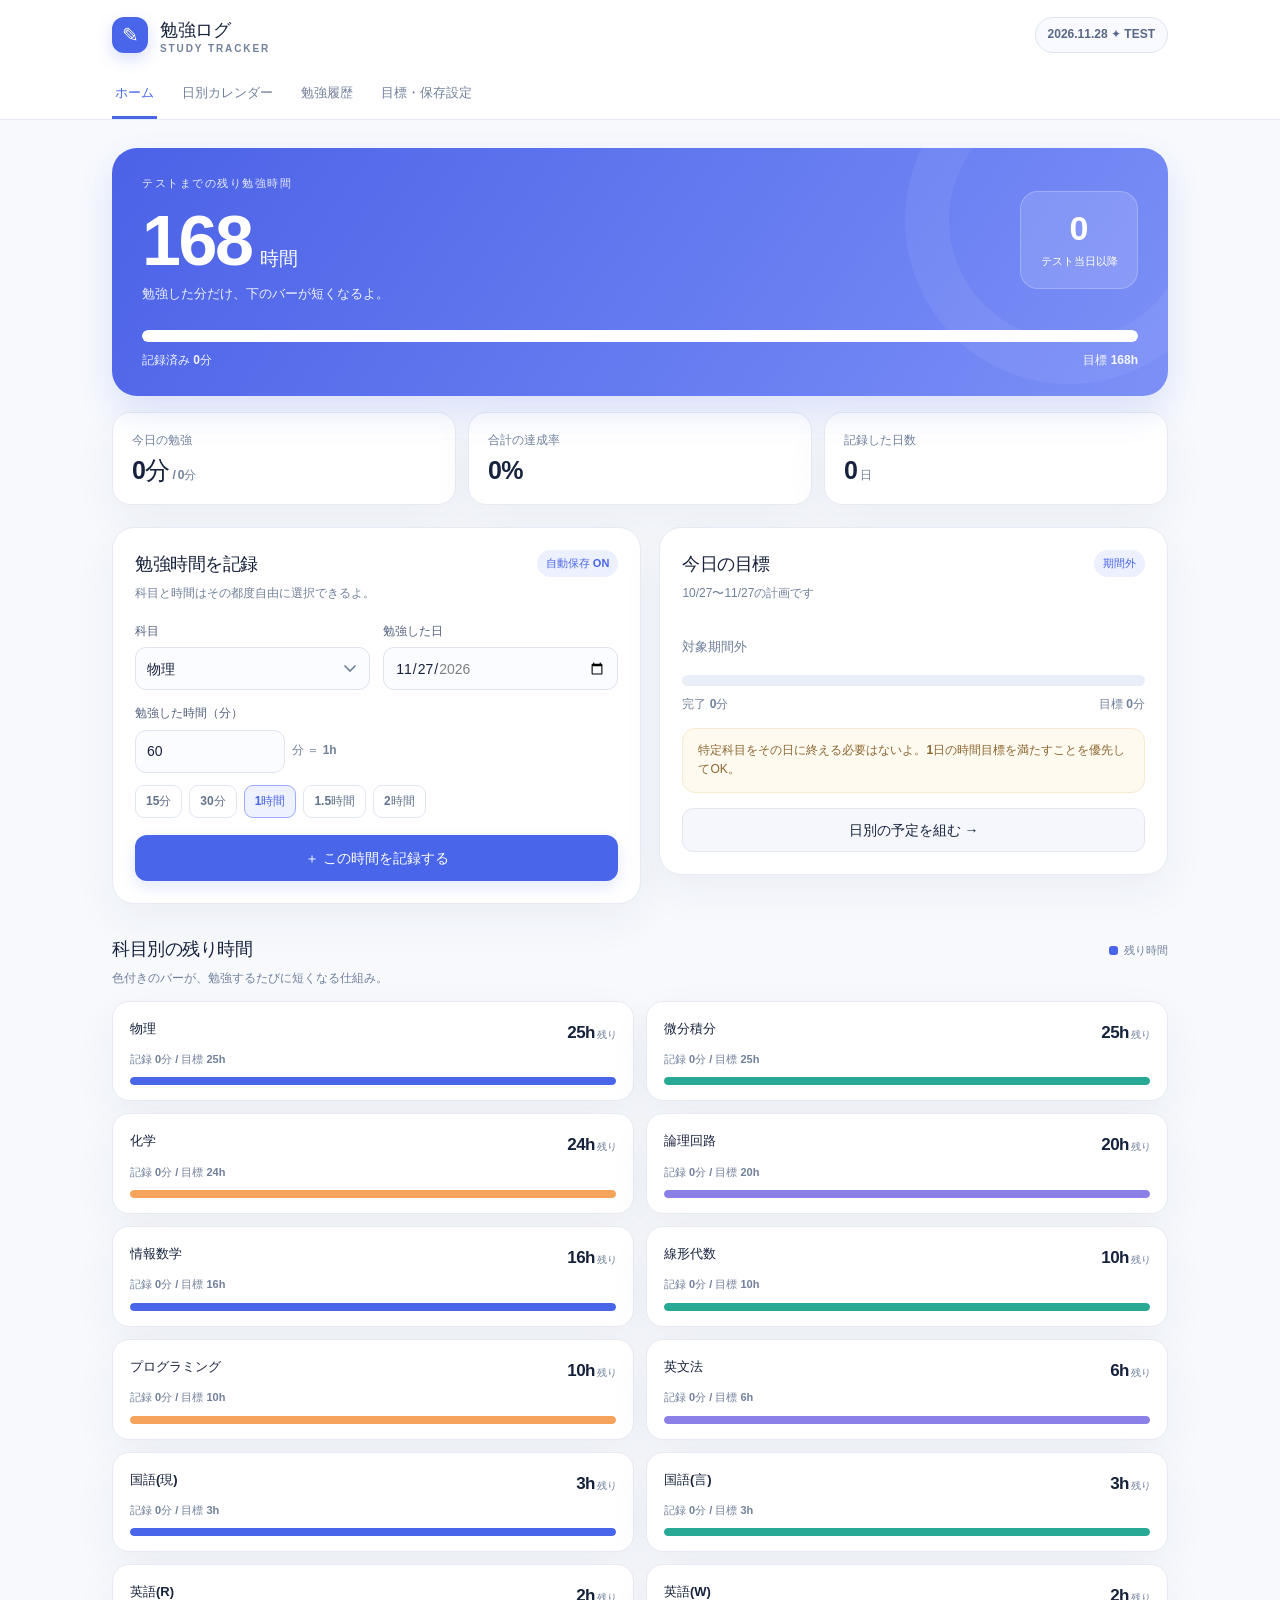
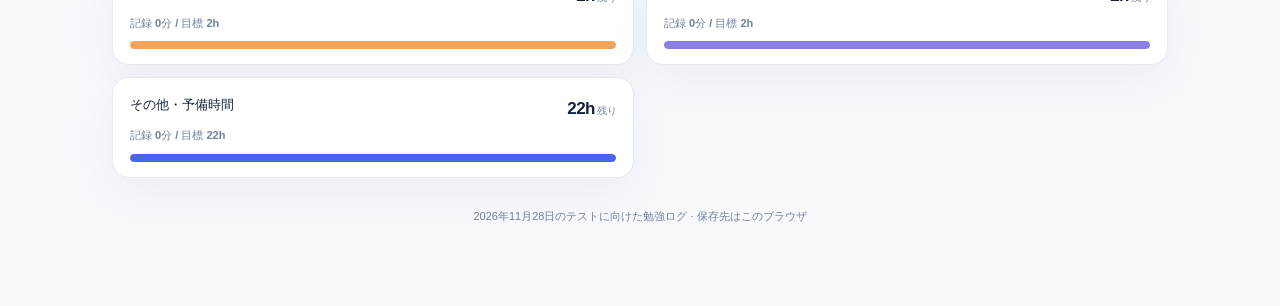
==== study-planner/index.html @ 434062d9 "Add standalone exam study planner web app" ====
<!doctype html>
<html lang="ja">
<head>
  <meta charset="UTF-8" />
  <meta name="viewport" content="width=device-width, initial-scale=1, viewport-fit=cover" />
  <meta name="theme-color" content="#f7f9ff" />
  <meta name="description" content="11月28日のテストまで。毎日の科目を自由に選び、勉強した時間だけ残り時間が減る学習記録アプリ。" />
  <meta name="apple-mobile-web-app-capable" content="yes" />
  <meta name="apple-mobile-web-app-status-bar-style" content="default" />
  <meta name="apple-mobile-web-app-title" content="勉強ログ" />
  <link rel="manifest" href="./manifest.webmanifest" />
  <link rel="apple-touch-icon" href="./icon.svg" />
  <title>勉強ログ | 11/28 テストまで</title>
<style>
  :root {color-scheme:light;--ink:#17223d;--muted:#71809b;--blue:#4965ea;--blue-lite:#ecf0ff;--mint:#21a894;--mint-lite:#e6f7f2;--orange:#fa9b56;--line:#e7eaf2;--surface:#ffffff;--bg:#f7f9fd;--shadow:0 16px 44px rgba(36,50,92,.055);font-family:-apple-system,BlinkMacSystemFont,"Hiragino Kaku Gothic ProN","Hiragino Sans","Yu Gothic",Meiryo,sans-serif;font-synthesis:none}
  * {box-sizing:border-box}
  html {scroll-behavior:smooth}
  body {margin:0;background:var(--bg);color:var(--ink);font-size:14px;line-height:1.6}
  button,input,select{font:inherit}
  button{cursor:pointer;-webkit-tap-highlight-color:transparent}
  button:focus-visible,input:focus-visible,select:focus-visible{outline:3px solid #9bafff;outline-offset:2px}
  button:disabled{cursor:not-allowed;opacity:.45}
  .wrap{max-width:1100px;margin:0 auto;padding:0 22px}
  header{background:rgba(255,255,255,.91);backdrop-filter:blur(18px);-webkit-backdrop-filter:blur(18px);border-bottom:1px solid var(--line);position:sticky;top:0;z-index:20}
  .topbar{height:70px;display:flex;align-items:center;justify-content:space-between;gap:10px}
  .brand{display:flex;align-items:center;gap:12px;font-weight:900;font-size:18px;letter-spacing:-.5px}
  .brand-mark{display:grid;place-items:center;width:36px;height:36px;border-radius:12px;background:var(--blue);color:white;font-size:20px;box-shadow:0 6px 16px #4965ea35}
  .brand small{display:block;color:var(--muted);font-size:10px;line-height:1;font-weight:700;letter-spacing:1.9px}
  .header-date{border:1px solid #dde3f1;border-radius:999px;padding:7px 12px;font-size:12px;font-weight:800;color:#596788;background:#f9faff;white-space:nowrap}
  .tabs{display:flex;gap:22px;overflow-x:auto;scrollbar-width:none;margin-top:-1px}
  .tabs::-webkit-scrollbar{display:none}
  .tab{border:0;background:none;color:var(--muted);padding:14px 3px 12px;border-bottom:3px solid transparent;font-weight:800;white-space:nowrap;font-size:13px}
  .tab.active{color:var(--blue);border-bottom-color:var(--blue)}
  main{padding-top:28px!important;padding-bottom:80px!important}
  .hidden{display:none!important}
  .hero{background:linear-gradient(125deg,#4c62e7 0%,#647bf0 55%,#7d90f7 100%);color:white;border-radius:25px;padding:27px 30px 26px;position:relative;overflow:hidden;box-shadow:0 16px 35px #4965ea28}
  .hero:after{content:"";position:absolute;width:240px;height:240px;right:-65px;top:-92px;border-radius:50%;border:44px solid #ffffff0e;pointer-events:none}
  .hero-grid{display:grid;grid-template-columns:1fr auto;gap:20px;align-items:center;position:relative;z-index:1}
  .eyebrow{font-size:11px;letter-spacing:1.5px;font-weight:900;opacity:.88}
  .hero-number{font-weight:850;font-size:clamp(45px,7vw,70px);line-height:1.2;letter-spacing:-2.4px;margin:7px 0 0;font-variant-numeric:tabular-nums}
  .hero-number span{font-size:19px;font-weight:700;letter-spacing:0;margin-left:8px}
  .hero-sub{font-size:13px;opacity:.91;margin:1px 0 0}
  .countdown{min-width:118px;text-align:center;padding:16px 16px;background:#ffffff22;border:1px solid #ffffff38;border-radius:18px}
  .countdown strong{font-size:34px;display:block;line-height:1.2;font-variant-numeric:tabular-nums}
  .countdown span{font-size:11px;font-weight:700}
  .track{height:11px;border-radius:40px;background:#e9eef8;overflow:hidden;position:relative}
  .track .remaining{height:100%;border-radius:40px;background:var(--blue);transition:width .3s ease;width:100%}
  .hero .track{margin-top:25px;background:#ffffff44;height:12px}
  .hero .remaining{background:white}
  .track-legend{display:flex;justify-content:space-between;gap:14px;margin-top:9px;font-size:12px;color:var(--muted);font-weight:700}
  .hero .track-legend{color:#fff;opacity:.92}
  .stat-row{display:grid;grid-template-columns:repeat(3,1fr);gap:12px;margin-top:16px}
  .stat{padding:18px 19px;border:1px solid var(--line);background:var(--surface);border-radius:18px;box-shadow:var(--shadow)}
  .stat .k{font-size:12px;color:var(--muted);font-weight:750}
  .stat .v{font-size:25px;font-weight:850;margin-top:4px;line-height:1.25;letter-spacing:-.7px;font-variant-numeric:tabular-nums}
  .stat .unit{font-size:12px;color:var(--muted);font-weight:600;margin-left:3px}
  .grid-2{display:grid;grid-template-columns:1.02fr .98fr;gap:18px;margin-top:22px;align-items:start}
  .panel{background:white;border:1px solid var(--line);border-radius:22px;padding:22px;box-shadow:var(--shadow);min-width:0}
  .panel + .panel{margin-top:0}
  .panel-header{display:flex;align-items:start;justify-content:space-between;gap:12px;margin-bottom:20px}
  h1,h2,h3,p{margin-top:0}
  h2{font-size:18px;letter-spacing:-.5px;margin:0;font-weight:850}
  h3{font-size:14px;margin:0 0 8px;font-weight:850}
  .sub{font-size:12px;color:var(--muted);margin:5px 0 0;line-height:1.55}
  .pill{font-size:11px;color:var(--blue);background:var(--blue-lite);border-radius:99px;padding:5px 9px;white-space:nowrap;font-weight:800}
  .form-grid{display:grid;grid-template-columns:1fr 1fr;gap:13px}
  .field{display:block;min-width:0}
  .field-label{font-size:12px;color:#52617d;font-weight:800;margin-bottom:6px;display:block}
  .input{height:43px;min-width:0;width:100%;background:#fbfcff;border:1px solid #dfe4ef;border-radius:11px;padding:0 11px;color:var(--ink);-webkit-appearance:none;appearance:none}
  select.input{background-image:url('data:image/svg+xml,%3Csvg xmlns="http://www.w3.org/2000/svg" width="12" height="8" viewBox="0 0 12 8"%3E%3Cpath d="m1 1 5 5 5-5" stroke="%2371809b" fill="none" stroke-width="1.7" stroke-linecap="round"/%3E%3C/svg%3E');background-repeat:no-repeat;background-position:right 13px center;padding-right:30px}
  .time-input{display:flex;align-items:center;gap:7px}
  .time-input span{font-size:12px;color:var(--muted)}
  .chips{display:flex;flex-wrap:wrap;gap:7px;margin:12px 0 17px}
  .chip{border:1px solid #e0e6f1;background:#fff;color:#64738d;border-radius:9px;padding:6px 10px;font-size:12px;font-weight:750}
  .chip.active{background:#eef1ff;border-color:#9eabfb;color:var(--blue)}
  .primary{color:white;border:none;background:var(--blue);border-radius:12px;font-weight:850;padding:12px 16px;box-shadow:0 6px 15px #4965ea26}
  .primary:hover{background:#3e56d8}
  .secondary{color:var(--ink);background:#f5f7fc;border:1px solid #e2e6f0;border-radius:11px;font-weight:800;padding:10px 13px}
  .danger{color:#d44352;background:#fff6f6;border:1px solid #f2d9de;border-radius:9px;padding:6px 9px;font-size:12px;font-weight:750}
  .wide{width:100%}
  .today-value{font-size:32px;font-weight:900;letter-spacing:-1px;line-height:1.15}
  .today-value small{font-size:13px;color:var(--muted);font-weight:650;letter-spacing:0}
  .section-title{display:flex;align-items:baseline;justify-content:space-between;gap:10px;margin-top:31px;margin-bottom:13px}
  .legend{font-size:11px;color:var(--muted);display:flex;align-items:center;gap:6px}
  .legend:before{content:"";display:block;width:9px;height:9px;border-radius:3px;background:var(--blue)}
  .subject-grid{display:grid;grid-template-columns:repeat(2,minmax(0,1fr));gap:12px}
  .subject{padding:17px 17px 15px;border:1px solid var(--line);border-radius:17px;background:white;box-shadow:var(--shadow)}
  .subject-top{display:flex;align-items:start;justify-content:space-between;gap:8px}
  .subject-name{font-weight:850;font-size:13px}
  .subject-remaining{font-weight:900;font-size:17px;font-variant-numeric:tabular-nums;white-space:nowrap;letter-spacing:-.5px}
  .subject-remaining small{font-size:10px;font-weight:750;color:var(--muted);margin-left:2px}
  .subject-label{font-size:11px;color:var(--muted);font-weight:750;margin:5px 0 9px}
  .subject .track{height:8px;background:#eff2f8}
  .subject:nth-child(4n+2) .remaining{background:#27a995}
  .subject:nth-child(4n+3) .remaining{background:#f6a45b}
  .subject:nth-child(4n) .remaining{background:#8a80e6}
  .subject.achieved{border-color:#d6efe8;background:#fcfffd}
  .subject.achieved .subject-remaining{color:#1a9e85}
  .subject.achieved .remaining{width:0!important}
  .banner-note{padding:12px 15px;border-radius:13px;background:#fffaf0;color:#8b652e;font-size:12px;margin-top:14px;border:1px solid #f7ead1}
  .row{display:flex;align-items:center;justify-content:space-between;gap:12px}
  .muted{color:var(--muted)}
  .date-nav{display:flex;align-items:center;justify-content:space-between;gap:10px;margin:0 0 17px}
  .nav-arrow{background:#f3f5fc;border:1px solid #e4e9f4;border-radius:11px;width:37px;height:37px;font-size:19px;color:#596584}
  .week-label{font-size:14px;font-weight:850;text-align:center}
  .week-days{display:grid;grid-template-columns:repeat(7,minmax(0,1fr));gap:8px}
  .day{border:1px solid #e4e9f2;background:white;border-radius:14px;padding:11px 4px;min-width:0;min-height:100px;text-align:center;display:flex;flex-direction:column;align-items:center;gap:3px}
  .day.selected{border-color:var(--blue);box-shadow:0 0 0 2px #4965ea16;background:#f7f8ff}
  .day.today{position:relative}
  .day.today:before{content:"";width:5px;height:5px;border-radius:50%;background:var(--orange);position:absolute;top:5px;right:6px}
  .day .dow{font-size:10px;color:var(--muted);font-weight:850}
  .day .dd{font-size:18px;font-weight:900;line-height:1.3}
  .day .dh{font-size:10px;color:var(--muted);font-weight:750}
  .day.off .dd{color:#e27f4d}
  .day .track{width:80%;height:5px;margin-top:6px}
  .day.invalid{opacity:.18;pointer-events:none}
  .day.today.selected:before{background:var(--blue)}
  .schedule-card{margin-top:17px}
  .plan-row{display:grid;grid-template-columns:minmax(0,1fr) auto auto;gap:9px;align-items:center;border-bottom:1px solid var(--line);padding:12px 0}
  .plan-name{font-weight:780}
  .plan-meta{font-size:11px;color:var(--muted)}
  .empty{border:1px dashed #dce2ee;border-radius:13px;padding:23px 14px;color:var(--muted);text-align:center;background:#fcfdff;font-size:12px}
  .form-inline{display:grid;grid-template-columns:minmax(0,1fr) 100px auto;gap:9px;align-items:end;margin-top:13px}
  .log-row{display:flex;align-items:center;justify-content:space-between;gap:10px;padding:12px 0;border-bottom:1px solid var(--line)}
  .log-row:last-child{border-bottom:0}
  .log-name{font-weight:800;font-size:13px}
  .log-meta{font-size:11px;color:var(--muted)}
  .log-time{font-weight:850;white-space:nowrap}
  .history-list{max-height:480px;overflow:auto}
  .settings-grid{display:grid;grid-template-columns:repeat(3,1fr);gap:12px}
  .settings-foot{display:flex;align-items:center;gap:12px;flex-wrap:wrap;margin-top:17px}
  .file-button{position:relative;overflow:hidden}
  .file-button input{position:absolute;opacity:0;inset:0;cursor:pointer;width:100%;height:100%}
  .message{padding:12px 14px;border-radius:11px;background:var(--blue-lite);color:#4253b5;font-size:12px}
  .footer{text-align:center;color:var(--muted);font-size:11px;padding-top:30px}
  #toast{position:fixed;bottom:calc(23px + env(safe-area-inset-bottom));left:50%;transform:translateX(-50%) translateY(20px);opacity:0;pointer-events:none;background:#253153;color:white;font-size:13px;font-weight:750;padding:12px 20px;border-radius:13px;box-shadow:0 10px 24px #22305235;z-index:50;transition:transform .2s,opacity .2s;white-space:nowrap;max-width:calc(100vw - 32px);text-align:center;white-space:normal}
  #toast.show{opacity:1;transform:translateX(-50%) translateY(0)}
  @media(max-width:760px){.wrap{padding:0 15px}.topbar{height:64px}.tabs{gap:20px}.hero{border-radius:19px;padding:23px 19px}.hero-number{font-size:48px}.countdown{padding:12px 9px;min-width:86px}.countdown strong{font-size:27px}.stat-row{gap:9px}.stat{padding:14px 12px}.stat .v{font-size:21px}.grid-2,.subject-grid{grid-template-columns:1fr}.panel{padding:18px;border-radius:18px}.section-title{margin-top:25px}.week-days{gap:4px}.day{padding:10px 0;min-height:93px;border-radius:10px}.day .dd{font-size:15px}.day .dh{font-size:9px}.settings-grid{grid-template-columns:repeat(2,1fr)}.header-date{font-size:11px;padding:6px 9px}}
  @media(max-width:370px){.brand{font-size:15px}.hero-number{font-size:41px}.stat .v{font-size:18px}.day .dh{font-size:8px}.form-grid{grid-template-columns:1fr 1fr}.form-inline{grid-template-columns:minmax(0,1fr) 75px auto}.form-inline .primary{padding:11px 8px;font-size:12px}}
  @media(prefers-reduced-motion:reduce){*,*:before,*:after{scroll-behavior:auto!important;transition:none!important}}
</style>
</head>
<body>
<header>
  <div class="wrap">
    <div class="topbar">
      <div class="brand"><span class="brand-mark">✎</span><span>勉強ログ<small>STUDY TRACKER</small></span></div>
      <div class="header-date">2026.11.28 <span aria-hidden="true">✦</span> TEST</div>
    </div>
    <nav class="tabs" aria-label="画面の切り替え">
      <button class="tab active" type="button" data-tab="home">ホーム</button>
      <button class="tab" type="button" data-tab="calendar">日別カレンダー</button>
      <button class="tab" type="button" data-tab="history">勉強履歴</button>
      <button class="tab" type="button" data-tab="settings">目標・保存設定</button>
    </nav>
  </div>
</header>
<main class="wrap">
  <section id="page-home">
    <div class="hero">
      <div class="hero-grid">
        <div><div class="eyebrow">テストまでの残り勉強時間</div><div class="hero-number" id="overall-remaining">168<span>時間</span></div><p class="hero-sub">勉強した分だけ、下のバーが短くなるよ。</p></div>
        <div class="countdown"><strong id="count-days">32</strong><span id="days-caption">勉強できる日</span></div>
      </div>
      <div class="track" role="progressbar" aria-label="全体の残り勉強時間" id="overall-track"><div class="remaining" id="overall-bar"></div></div>
      <div class="track-legend"><span>記録済み <b id="overall-done">0h</b></span><span>目標 <b id="overall-goal">168h</b></span></div>
    </div>
    <div class="stat-row">
      <div class="stat"><div class="k">今日の勉強</div><div class="v"><span id="today-done">0h</span><span class="unit" id="today-target">/ 4h</span></div></div>
      <div class="stat"><div class="k">合計の達成率</div><div class="v" id="total-percent">0%</div></div>
      <div class="stat"><div class="k">記録した日数</div><div class="v"><span id="days-studied">0</span><span class="unit">日</span></div></div>
    </div>
    <div class="grid-2">
      <section class="panel" id="record-panel">
        <div class="panel-header"><div><h2>勉強時間を記録</h2><p class="sub">科目と時間はその都度自由に選択できるよ。</p></div><span class="pill" id="save-label">自動保存 ON</span></div>
        <form id="record-form">
          <div class="form-grid">
            <label class="field"><span class="field-label">科目</span><select class="input" id="record-subject" required></select></label>
            <label class="field"><span class="field-label">勉強した日</span><input class="input" type="date" id="record-date" min="2026-10-27" max="2026-11-27" required /></label>
          </div>
          <div class="field" style="margin-top:14px"><span class="field-label">勉強した時間（分）</span><div class="time-input"><input class="input" type="number" id="record-minutes" min="1" max="1440" step="1" value="60" inputmode="numeric" required style="max-width:150px"/><span>分 ＝ <b id="duration-label">1時間</b></span></div></div>
          <div class="chips" id="quick-minutes"><button type="button" class="chip" data-min="15">15分</button><button type="button" class="chip" data-min="30">30分</button><button type="button" class="chip active" data-min="60">1時間</button><button type="button" class="chip" data-min="90">1.5時間</button><button type="button" class="chip" data-min="120">2時間</button></div>
          <button class="primary wide" type="submit">＋ この時間を記録する</button>
        </form>
      </section>
      <section class="panel" id="today-panel">
        <div class="panel-header"><div><h2>今日の目標</h2><p class="sub" id="today-date-text">平日は4時間、土日祝は8時間。</p></div><span class="pill" id="today-type">平日</span></div>
        <div class="today-value" id="today-remaining">4h <small>残り</small></div>
        <div class="track" style="margin-top:16px" role="progressbar" aria-label="今日の残り時間"><div class="remaining" id="today-bar"></div></div>
        <div class="track-legend"><span id="today-completed-label">完了 0h</span><span id="today-goal-label">目標 4h</span></div>
        <div class="banner-note">特定科目をその日に終える必要はないよ。<b>1日の時間目標を満たす</b>ことを優先してOK。</div>
        <button type="button" class="secondary wide" style="margin-top:15px" data-goto="calendar">日別の予定を組む →</button>
      </section>
    </div>
    <div class="section-title"><div><h2>科目別の残り時間</h2><p class="sub">色付きのバーが、勉強するたびに短くなる仕組み。</p></div><span class="legend">残り時間</span></div>
    <div class="subject-grid" id="subject-grid"></div>
  </section>
  <section id="page-calendar" class="hidden">
    <div class="section-title" style="margin-top:0"><div><h2>日別カレンダー</h2><p class="sub">予定科目は固定なし。何度でも追加・変更できるよ。</p></div><span class="pill">平日 4h / 土日祝 8h</span></div>
    <section class="panel">
      <div class="date-nav"><button type="button" class="nav-arrow" id="prev-week" aria-label="前の週">‹</button><div class="week-label" id="week-label"></div><button type="button" class="nav-arrow" id="next-week" aria-label="次の週">›</button></div>
      <div class="week-days" id="week-days"></div>
      <div class="schedule-card">
        <div class="row"><div><h2 id="selected-date-label"></h2><p class="sub" id="selected-day-type"></p></div><span class="pill" id="selected-day-progress"></span></div>
        <div class="track" style="margin-top:15px" role="progressbar" aria-label="選択した日の残り時間"><div class="remaining" id="selected-day-bar"></div></div>
        <div class="track-legend"><span id="selected-day-done"></span><span id="selected-day-remaining"></span></div>
        <h3 style="margin-top:25px">この日の予定（任意）</h3>
        <p class="sub">予定を追加してもグラフは減らないよ。「完了」を押すと記録されて減る。</p>
        <div id="planned-list" style="margin-top:12px"></div>
        <form id="plan-form" class="form-inline">
          <label class="field"><span class="field-label">科目</span><select class="input" id="plan-subject" required></select></label>
          <label class="field"><span class="field-label">分数</span><input class="input" id="plan-minutes" type="number" min="1" max="1440" step="1" value="60" inputmode="numeric" required /></label>
          <button class="primary" type="submit" style="min-height:43px">追加</button>
        </form>
        <h3 style="margin-top:28px">記録済みの勉強</h3>
        <div id="selected-logs" style="margin-top:9px"></div>
      </div>
    </section>
  </section>
  <section id="page-history" class="hidden">
    <div class="section-title" style="margin-top:0"><div><h2>勉強履歴</h2><p class="sub">記録を消すと、残り時間のグラフも元に戻るよ。</p></div><span class="pill" id="history-summary"></span></div>
    <section class="panel"><div class="history-list" id="all-logs"></div></section>
  </section>
  <section id="page-settings" class="hidden">
    <div class="section-title" style="margin-top:0"><div><h2>科目ごとの目標時間</h2><p class="sub">どの科目を何時間勉強するかも自分で変更可能。</p></div></div>
    <section class="panel">
      <form id="settings-form">
        <label class="field" style="max-width:200px;margin-bottom:18px"><span class="field-label">総目標時間</span><input class="input" id="target-total" type="number" min="1" max="999" step="0.25" value="168" required /></label>
        <div class="settings-grid" id="target-fields"></div>
        <div class="message" style="margin-top:15px">「その他・予備時間」は、総目標から12科目の時間を引いた残りとして自動計算されます。</div>
        <div class="settings-foot"><button type="submit" class="primary">目標を保存する</button><button type="button" class="secondary" id="reset-targets">初期配分に戻す</button></div>
      </form>
    </section>
    <div class="section-title"><div><h2>データの保存・バックアップ</h2><p class="sub">同じSafari・同じURLでは自動保存。機種変更やデータ消去に備えてバックアップもできるよ。</p></div></div>
    <section class="panel">
      <div class="message">このサイトは記録をSafari内に保存します。プライベートブラウズ、履歴・Webサイトデータの削除、端末変更では記録が引き継がれない場合があります。<b>定期的なバックアップを推奨します。</b></div>
      <div class="settings-foot"><button type="button" class="primary" id="export-data">⬇ バックアップを保存（JSON）</button><label class="secondary file-button">⬆ バックアップから復元<input type="file" id="import-data" accept="application/json,.json" aria-label="バックアップファイルを選択" /></label></div>
      <div class="settings-foot" style="padding-top:13px;border-top:1px solid var(--line);margin-top:23px"><button type="button" class="danger" id="clear-data">すべての記録・予定を初期化</button></div>
    </section>
  </section>
  <footer class="footer">2026年11月28日のテストに向けた勉強ログ · 保存先はこのブラウザ</footer>
</main>
<div id="toast" role="status" aria-live="polite"></div>
<script>
(function(){'use strict';
const STORAGE_KEY='studylog-nov28-2026-v1';
const START='2026-10-27',END='2026-11-27',EXAM='2026-11-28';
const HOLIDAYS=['2026-11-03','2026-11-23'];
const SUBJECTS=['物理','微分積分','化学','論理回路','情報数学','線形代数','プログラミング','英文法','国語(現)','国語(言)','英語(R)','英語(W)','予備'];
const DEFAULT_GOALS=[25,25,24,20,16,10,10,6,3,3,2,2,22]; // sum 168
const $=id=>document.getElementById(id);
const mins=h=>Math.round(Number(h)*60);
const fmt=m=>{const h=Math.floor(m/60),r=Math.round(m%60);if(h===0)return r+'分';if(r===0)return h+'h';return h+'h'+r+'分'};
const num=m=>{const n=Math.round(m/6)/10;return n.toLocaleString('ja-JP',{maximumFractionDigits:1})};
const pad=n=>String(n).padStart(2,'0');
const todayISO=()=>{const n=new Date();return n.getFullYear()+'-'+pad(n.getMonth()+1)+'-'+pad(n.getDate())};
const clampDate=d=>d<START?START:d>END?END:d;
const parseDate=s=>{const a=s.split('-').map(Number);return new Date(a[0],a[1]-1,a[2],12)};
const dateRange=()=>{let all=[];for(let d=parseDate(START);d<=parseDate(END);d.setDate(d.getDate()+1)){all.push(d.getFullYear()+'-'+pad(d.getMonth()+1)+'-'+pad(d.getDate()))}return all};
const DATES=dateRange();
const dowArr=['日','月','火','水','木','金','土'];
const isHoliday=d=>HOLIDAYS.includes(d);
const isOff=d=>{const w=parseDate(d).getDay();return w===0||w===6||isHoliday(d)};
const dayGoal=d=>isOff(d)?480:240;
const dateLabel=d=>{const z=parseDate(d);return (z.getMonth()+1)+'月'+z.getDate()+'日（'+dowArr[z.getDay()]+'）'};
const safeNum=(v,min,max)=>Number.isFinite(Number(v))&&Number(v)>=min&&Number(v)<=max;
const makeDefault=()=>({version:1,goals:Object.fromEntries(SUBJECTS.map((name,i)=>[name,mins(DEFAULT_GOALS[i])])),total:mins(168),logs:[],plans:[]});
function validate(raw){
  if(!raw||raw.version!==1||typeof raw.goals!=='object'||!Array.isArray(raw.logs)||!Array.isArray(raw.plans))throw Error('データ形式が違います');
  const d=makeDefault();
  for(const name of SUBJECTS){if(!safeNum(raw.goals[name],0,200000))throw Error('科目の目標が不正です');d.goals[name]=Math.round(Number(raw.goals[name]))}
  if(!safeNum(raw.total,60,599940))throw Error('総目標が不正です');d.total=Math.round(Number(raw.total));
  if(SUBJECTS.reduce((a,n)=>a+d.goals[n],0)!==d.total)throw Error('目標合計が一致しません');
  function validRecord(r){return r&&typeof r.id==='string'&&r.id.length<150&&DATES.includes(r.date)&&SUBJECTS.includes(r.subject)&&safeNum(r.minutes,1,1440)&&Number.isInteger(Number(r.minutes))}
  if(raw.logs.length>10000||raw.plans.length>10000)throw Error('記録が多すぎます');
  if(!raw.logs.every(validRecord)||!raw.plans.every(validRecord))throw Error('記録に不正なデータがあります');
  d.logs=raw.logs.map(r=>({id:r.id,date:r.date,subject:r.subject,minutes:Number(r.minutes),createdAt:r.createdAt||''}));
  d.plans=raw.plans.map(r=>({id:r.id,date:r.date,subject:r.subject,minutes:Number(r.minutes)}));
  return d;
}
let state=makeDefault();let storageAvailable=true;
try{const saved=localStorage.getItem(STORAGE_KEY);if(saved)state=validate(JSON.parse(saved))}catch(e){console.warn(e);storageAvailable=false}
let activeTab='home';let selected=clampDate(todayISO());let weekIndex=Math.floor(DATES.indexOf(selected)/7);let toastTimer=null;
function toast(message){const el=$('toast');el.textContent=message;el.classList.add('show');clearTimeout(toastTimer);toastTimer=setTimeout(()=>el.classList.remove('show'),2800)}
function save(){try{localStorage.setItem(STORAGE_KEY,JSON.stringify(state));storageAvailable=true}catch(e){storageAvailable=false;toast('自動保存できません。バックアップを使ってください。')}render()}
function bySubject(name){return state.logs.reduce((sum,x)=>sum+(x.subject===name?x.minutes:0),0)}
function byDate(date){return state.logs.reduce((sum,x)=>sum+(x.date===date?x.minutes:0),0)}
function sumLogs(){return state.logs.reduce((sum,x)=>sum+x.minutes,0)}
function remaining(target,done){return Math.max(0,target-done)}
function percent(target,done){return target>0?Math.max(0,Math.min(100,remaining(target,done)/target*100)):0}
function uid(){return Date.now().toString(36)+'-'+Math.random().toString(36).slice(2,11)}
function esc(x){return String(x).replace(/[&<>"']/g,c=>({'&':'&amp;','<':'&lt;','>':'&gt;','"':'&quot;',"'":'&#39;'}[c]))}
function options(selectedName){return SUBJECTS.map(n=>`<option value="${esc(n)}" ${n===selectedName?'selected':''}>${n==='予備'?'その他・予備時間':esc(n)}</option>`).join('')}
function createSelects(){const html=options('物理');$('record-subject').innerHTML=html;$('plan-subject').innerHTML=html}
function renderSummary(){
 const done=sumLogs(),goal=state.total,left=remaining(goal,done),p=percent(goal,done),t=todayISO(),td=byDate(t),isWithin=DATES.includes(t),dailyTarget=isWithin?dayGoal(t):0;
 $('overall-remaining').innerHTML=`${num(left)}<span>時間</span>`;$('overall-done').textContent=fmt(done);$('overall-goal').textContent=fmt(goal);$('overall-bar').style.width=p+'%';$('overall-track').setAttribute('aria-valuenow',String(left));$('overall-track').setAttribute('aria-valuemax',String(goal));
 $('total-percent').textContent=(Math.min(100,Math.round(done/goal*100)))+'%';$('days-studied').textContent=new Set(state.logs.map(x=>x.date)).size;
 $('today-done').textContent=fmt(td);$('today-target').textContent='/ '+fmt(dailyTarget);
 $('today-remaining').innerHTML=isWithin?`${fmt(remaining(dailyTarget,td))} <small>残り</small>`:`<small>対象期間外</small>`;
 $('today-type').textContent=!isWithin?'期間外':isHoliday(t)?'祝日':isOff(t)?'土日':'平日';
 $('today-date-text').textContent=isWithin?dateLabel(t)+' ｜ '+(isOff(t)?'8時間':'4時間')+'目標':'10/27〜11/27の計画です';
 $('today-completed-label').textContent='完了 '+fmt(td);$('today-goal-label').textContent='目標 '+fmt(dailyTarget);
 $('today-bar').style.width=(isWithin?percent(dailyTarget,td):0)+'%';
 $('save-label').textContent=storageAvailable?'自動保存 ON':'保存できません';
 const date=todayISO();const remainDays=DATES.filter(d=>d>=date).length;$('count-days').textContent=remainDays;$('days-caption').textContent=date>=EXAM?'テスト当日以降':'勉強できる日';
}
function renderSubjects(){
 $('subject-grid').innerHTML=SUBJECTS.map(name=>{
  const goal=state.goals[name],done=bySubject(name),left=remaining(goal,done),hit=left===0;
  return `<article class="subject ${hit?'achieved':''}"><div class="subject-top"><span class="subject-name">${name==='予備'?'その他・予備時間':name}</span><span class="subject-remaining">${hit?'達成！':num(left)+'h'}${hit?'':`<small>残り</small>`}</span></div><p class="subject-label">記録 ${fmt(done)} / 目標 ${fmt(goal)}</p><div class="track" role="progressbar" aria-label="${name}の残り時間" aria-valuemin="0" aria-valuenow="${left}" aria-valuemax="${goal}"><div class="remaining" style="width:${percent(goal,done)}%"></div></div></article>`
 }).join('');
}
function renderCalendar(){
 const start=weekIndex*7;const slice=DATES.slice(start,start+7);const first=parseDate(slice[0]);const days=[];
 // fixed 7-column week begins on Tuesday for first week, matching start-date week blocks
 for(let i=0;i<7;i++){const d=DATES[start+i];if(!d){days.push('<span class="day invalid"></span>');continue}const done=byDate(d),goal=dayGoal(d),n=parseDate(d);days.push(`<button class="day ${selected===d?'selected':''} ${isOff(d)?'off':''} ${d===todayISO()?'today':''}" type="button" data-select-date="${d}" aria-label="${dateLabel(d)}：残り${fmt(remaining(goal,done))}"><span class="dow">${dowArr[n.getDay()]}</span><span class="dd">${n.getDate()}</span><span class="dh">${fmt(done)}/${fmt(goal)}</span><span class="track"><span class="remaining" style="display:block;width:${percent(goal,done)}%"></span></span></button>`)}
 $('week-days').innerHTML=days.join('');$('week-label').textContent=dateLabel(slice[0]).split('（')[0]+' 〜 '+dateLabel(slice[slice.length-1]).split('（')[0];
 $('prev-week').disabled=weekIndex===0;$('next-week').disabled=(weekIndex+1)*7>=DATES.length;
 $('selected-date-label').textContent=dateLabel(selected);$('selected-day-type').textContent=isHoliday(selected)?'祝日・8時間目標':isOff(selected)?'土日・8時間目標':'平日・4時間目標';
 const goal=dayGoal(selected),done=byDate(selected);
 $('selected-day-progress').textContent=fmt(done)+' / '+fmt(goal);$('selected-day-bar').style.width=percent(goal,done)+'%';$('selected-day-done').textContent='完了 '+fmt(done);$('selected-day-remaining').textContent='残り '+fmt(remaining(goal,done));
 const plans=state.plans.filter(x=>x.date===selected);
 $('planned-list').innerHTML=plans.length?plans.map(x=>`<div class="plan-row"><div><div class="plan-name">${esc(x.subject==='予備'?'その他・予備時間':x.subject)}</div><div class="plan-meta">${fmt(x.minutes)}を予定</div></div><button class="secondary" data-complete="${esc(x.id)}" type="button">✓ 完了</button><button class="danger" data-delete-plan="${esc(x.id)}" type="button" aria-label="予定を削除">削除</button></div>`).join(''):'<div class="empty">まだ予定はありません。<br>決めずに直接勉強を記録してもOK！</div>';
 const logs=state.logs.filter(x=>x.date===selected).slice().reverse();
 $('selected-logs').innerHTML=logs.length?logs.map(x=>logHTML(x)).join(''):'<div class="empty">まだ勉強の記録はありません。</div>';
}
function logHTML(x){return `<div class="log-row"><div><div class="log-name">${esc(x.subject==='予備'?'その他・予備時間':x.subject)}</div><div class="log-meta">${dateLabel(x.date)}</div></div><div class="row"><span class="log-time">${fmt(x.minutes)}</span><button type="button" class="danger" data-delete-log="${esc(x.id)}">削除</button></div></div>`}
function renderHistory(){const rows=state.logs.slice().sort((a,b)=>b.date.localeCompare(a.date)||b.createdAt.localeCompare(a.createdAt));$('all-logs').innerHTML=rows.length?rows.map(logHTML).join(''):'<div class="empty">記録はまだありません。<br>ホームの「勉強時間を記録」から始めよう。</div>';$('history-summary').textContent=rows.length+'件 ・ '+fmt(sumLogs())}
function renderSettings(){ $('target-total').value=state.total/60;$('target-fields').innerHTML=SUBJECTS.filter(n=>n!=='予備').map(n=>`<label class="field"><span class="field-label">${n}</span><input class="input" type="number" name="goal" data-goal="${n}" min="0" max="999" step="0.25" value="${state.goals[n]/60}" required></label>`).join('')+`<div class="field"><span class="field-label">その他・予備時間</span><div class="input" style="display:flex;align-items:center;background:#f2f6ff;font-weight:850" id="reserve-display">${fmt(state.goals['予備'])}</div></div>` }
function render(){renderSummary();renderSubjects();renderCalendar();renderHistory();if(activeTab==='settings')renderSettings()}
function switchTab(tab){activeTab=tab;document.querySelectorAll('.tab').forEach(el=>{const act=el.dataset.tab===tab;el.classList.toggle('active',act);el.setAttribute('aria-current',act?'page':'false')});['home','calendar','history','settings'].forEach(name=>$('page-'+name).classList.toggle('hidden',name!==tab));if(tab==='settings')renderSettings();if(tab==='calendar')renderCalendar();window.scrollTo({top:0,behavior:'smooth'})}
function addLog(date,subject,minutes){if(!DATES.includes(date)||!SUBJECTS.includes(subject)||!safeNum(minutes,1,1440)){toast('日付・科目・時間を確認してね');return false}state.logs.push({id:uid(),date,subject,minutes:Number(minutes),createdAt:new Date().toISOString()});save();return true}
function bind(){
 document.addEventListener('click',e=>{
  const tab=e.target.closest('[data-tab]');if(tab){switchTab(tab.dataset.tab);return}
  const go=e.target.closest('[data-goto]');if(go){switchTab(go.dataset.goto);return}
  const c=e.target.closest('[data-min]');if(c){$('record-minutes').value=c.dataset.min;syncDuration();return}
  const date=e.target.closest('[data-select-date]');if(date){selected=date.dataset.selectDate;renderCalendar();return}
  const complete=e.target.closest('[data-complete]');if(complete){const x=state.plans.find(x=>x.id===complete.dataset.complete);if(!x)return;state.plans=state.plans.filter(p=>p.id!==x.id);addLog(x.date,x.subject,x.minutes);toast('完了！ 記録を保存しました');return}
  const deletePlan=e.target.closest('[data-delete-plan]');if(deletePlan){state.plans=state.plans.filter(x=>x.id!==deletePlan.dataset.deletePlan);save();toast('予定を削除しました');return}
  const deleteLog=e.target.closest('[data-delete-log]');if(deleteLog){if(!confirm('この勉強記録を削除しますか？\n削除した分、残り時間が増えます。'))return;state.logs=state.logs.filter(x=>x.id!==deleteLog.dataset.deleteLog);save();toast('記録を削除しました');return}
 });
 $('prev-week').addEventListener('click',()=>{weekIndex=Math.max(0,weekIndex-1);selected=DATES[weekIndex*7];renderCalendar()});
 $('next-week').addEventListener('click',()=>{weekIndex=Math.min(Math.floor((DATES.length-1)/7),weekIndex+1);selected=DATES[weekIndex*7];renderCalendar()});
 $('record-form').addEventListener('submit',e=>{e.preventDefault();const date=$('record-date').value,subject=$('record-subject').value,minutes=Number($('record-minutes').value);if(addLog(date,subject,minutes)){toast(fmt(minutes)+'の勉強を記録しました！');if(DATES.includes(date)){selected=date;weekIndex=Math.floor(DATES.indexOf(date)/7)}}});
 $('plan-form').addEventListener('submit',e=>{e.preventDefault();const subject=$('plan-subject').value,minutes=Number($('plan-minutes').value);if(!SUBJECTS.includes(subject)||!safeNum(minutes,1,1440)){toast('科目と時間を確認してね');return}state.plans.push({id:uid(),date:selected,subject,minutes});save();toast('予定を追加しました')});
 $('record-minutes').addEventListener('input',syncDuration);
 $('settings-form').addEventListener('submit',e=>{e.preventDefault();const total=Number($('target-total').value);const inputs=[...document.querySelectorAll('[data-goal]')];const values=inputs.map(input=>Number(input.value));if(!safeNum(total,1,999)||!values.every(v=>safeNum(v,0,999))){toast('目標時間を確認してね');return}const target=mins(total),sum=values.reduce((a,v)=>a+mins(v),0);if(sum>target){toast('12科目の合計が総目標時間を超えています');return}const goals={};inputs.forEach((input,i)=>goals[input.dataset.goal]=mins(values[i]));goals['予備']=target-sum;state.total=target;state.goals=goals;save();toast('目標時間を更新しました')});
 $('reset-targets').addEventListener('click',()=>{if(!confirm('科目別の目標時間を初期配分に戻しますか？\n勉強記録や予定はそのまま残ります。'))return;const d=makeDefault();state.goals=d.goals;state.total=d.total;save();toast('目標時間を戻しました')});
 $('export-data').addEventListener('click',()=>{const content=JSON.stringify({...state,exportedAt:new Date().toISOString()},null,2);const file=new Blob([content],{type:'application/json'});const link=document.createElement('a');const url=URL.createObjectURL(file);link.href=url;link.download='study-log-backup-'+todayISO()+'.json';document.body.appendChild(link);link.click();link.remove();setTimeout(()=>URL.revokeObjectURL(url),1000);toast('バックアップを書き出しました')});
 $('import-data').addEventListener('change',async e=>{const file=e.target.files&&e.target.files[0];if(!file)return;try{if(file.size>4000000)throw Error('ファイルが大きすぎます');const text=await file.text();const next=validate(JSON.parse(text));if(!confirm('現在の予定・記録をバックアップの内容で置き換えますか？'))return;state=next;save();toast('バックアップを復元しました')}catch(error){toast('復元できません：'+error.message)}finally{e.target.value=''}});
 $('clear-data').addEventListener('click',()=>{if(!confirm('勉強記録と予定をすべて削除しますか？\nこの操作は取り消せません。'))return;if(!confirm('最終確認：本当に全データを初期化しますか？'))return;state=makeDefault();save();toast('すべて初期化しました')});
 $('settings-form').addEventListener('input',e=>{if(e.target.id==='target-total'||e.target.matches('[data-goal]')){const total=Number($('target-total').value)||0;const sum=[...document.querySelectorAll('[data-goal]')].reduce((a,x)=>a+Number(x.value||0),0);$('reserve-display').textContent=total>=sum?fmt(mins(total-sum)):'超過 '+fmt(mins(sum-total))}});
 }
function syncDuration(){const v=Number($('record-minutes').value);$('duration-label').textContent=Number.isFinite(v)&&v>0?fmt(v):'—';document.querySelectorAll('[data-min]').forEach(c=>c.classList.toggle('active',Number(c.dataset.min)===v))}
createSelects();$('record-date').value=selected;bind();render();syncDuration();
if('serviceWorker' in navigator&&location.protocol.startsWith('http')){window.addEventListener('load',()=>navigator.serviceWorker.register('./sw.js').catch(()=>{}))}
})();
</script>
</body>
</html>
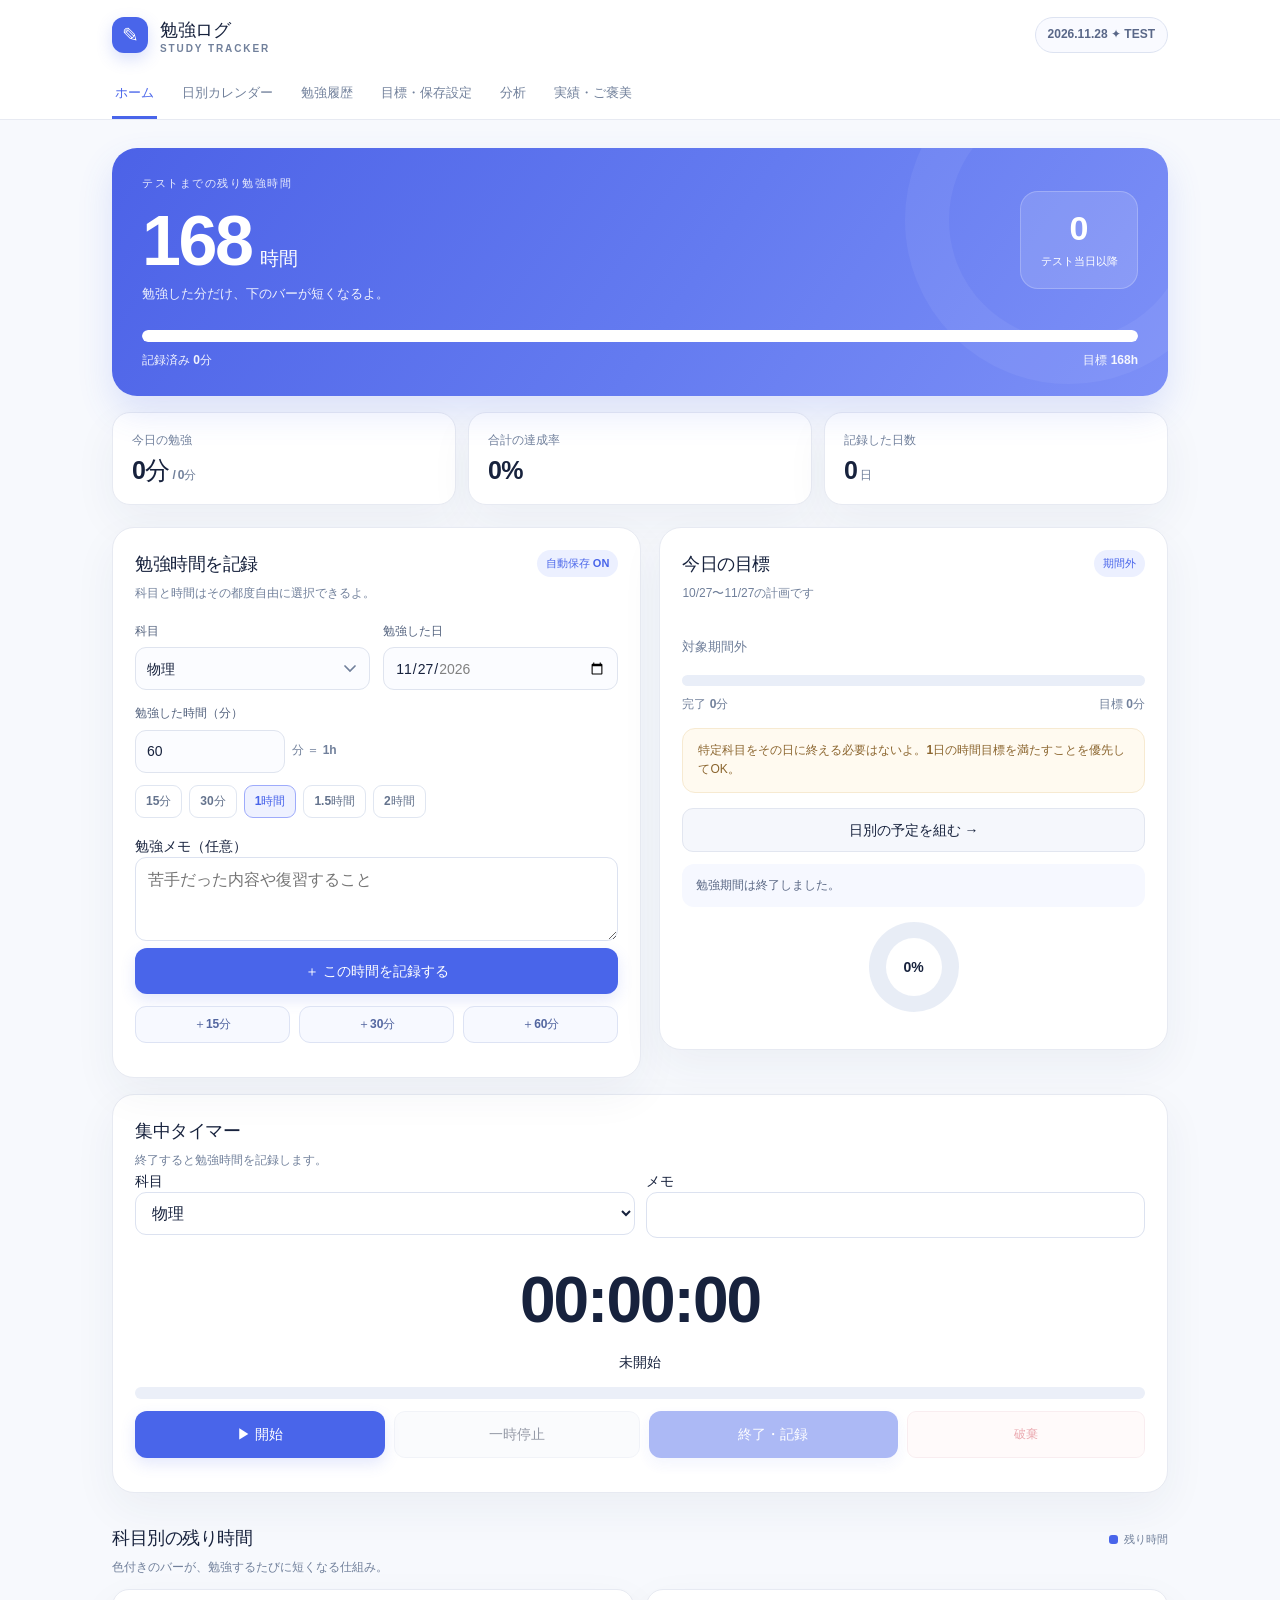
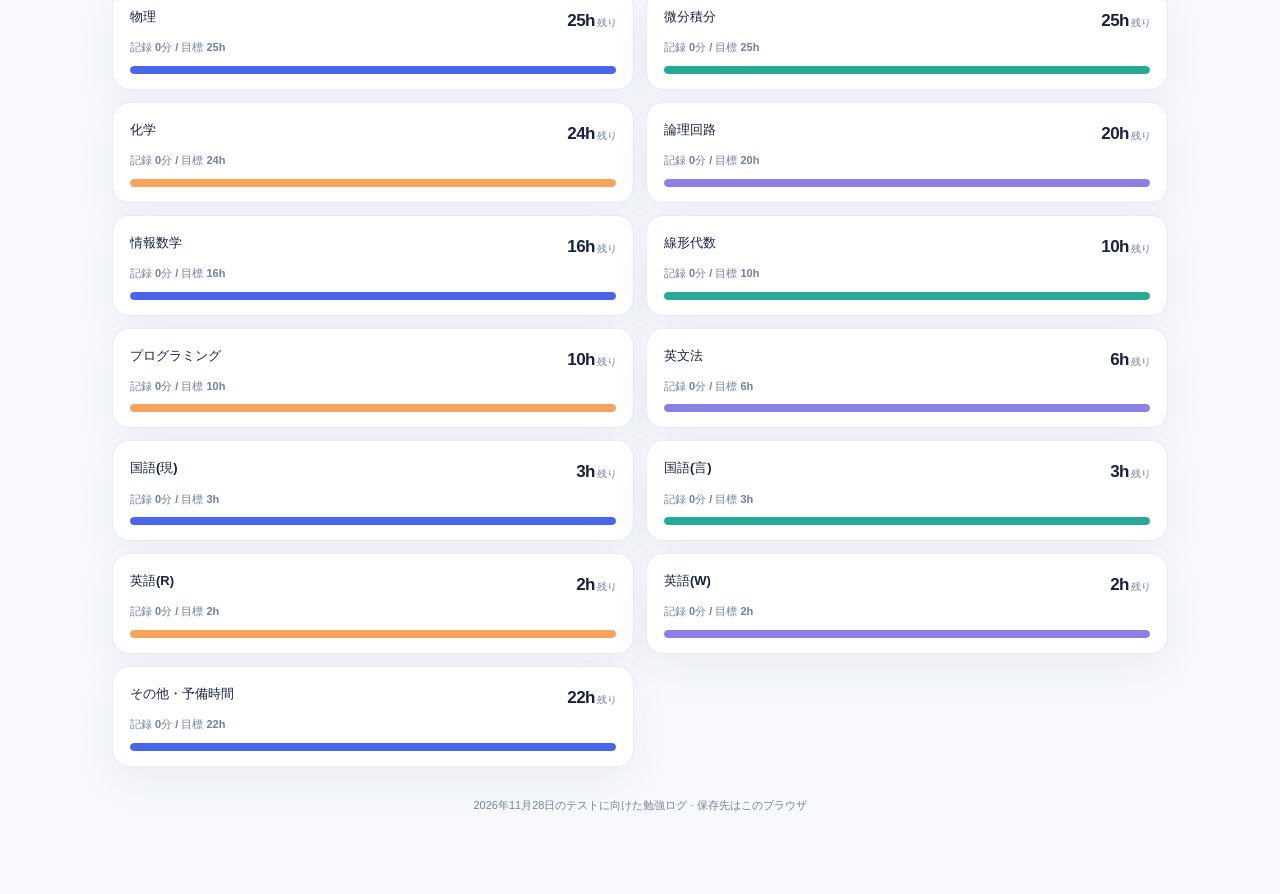
==== commit ff98a169: "Back up advanced study tracking settings with existing export" ====
--- a/study-planner/index.html
+++ b/study-planner/index.html
@@ -139,6 +139,7 @@
   @media(max-width:370px){.brand{font-size:15px}.hero-number{font-size:41px}.stat .v{font-size:18px}.day .dh{font-size:8px}.form-grid{grid-template-columns:1fr 1fr}.form-inline{grid-template-columns:minmax(0,1fr) 75px auto}.form-inline .primary{padding:11px 8px;font-size:12px}}
   @media(prefers-reduced-motion:reduce){*,*:before,*:after{scroll-behavior:auto!important;transition:none!important}}
 </style>
+<link rel="stylesheet" href="./extras.css?v=7">
 </head>
 <body>
 <header>
@@ -261,7 +262,7 @@
 const dowArr=['日','月','火','水','木','金','土'];
 const isHoliday=d=>HOLIDAYS.includes(d);
 const isOff=d=>{const w=parseDate(d).getDay();return w===0||w===6||isHoliday(d)};
-const dayGoal=d=>isOff(d)?480:240;
+const dayGoal=d=>window.studylogDayGoal?window.studylogDayGoal(d):(isOff(d)?480:240);
 const dateLabel=d=>{const z=parseDate(d);return (z.getMonth()+1)+'月'+z.getDate()+'日（'+dowArr[z.getDay()]+'）'};
 const safeNum=(v,min,max)=>Number.isFinite(Number(v))&&Number(v)>=min&&Number(v)<=max;
 const makeDefault=()=>({version:1,goals:Object.fromEntries(SUBJECTS.map((name,i)=>[name,mins(DEFAULT_GOALS[i])])),total:mins(168),logs:[],plans:[]});
@@ -328,7 +329,7 @@
 function logHTML(x){return `<div class="log-row"><div><div class="log-name">${esc(x.subject==='予備'?'その他・予備時間':x.subject)}</div><div class="log-meta">${dateLabel(x.date)}</div></div><div class="row"><span class="log-time">${fmt(x.minutes)}</span><button type="button" class="danger" data-delete-log="${esc(x.id)}">削除</button></div></div>`}
 function renderHistory(){const rows=state.logs.slice().sort((a,b)=>b.date.localeCompare(a.date)||b.createdAt.localeCompare(a.createdAt));$('all-logs').innerHTML=rows.length?rows.map(logHTML).join(''):'<div class="empty">記録はまだありません。<br>ホームの「勉強時間を記録」から始めよう。</div>';$('history-summary').textContent=rows.length+'件 ・ '+fmt(sumLogs())}
 function renderSettings(){ $('target-total').value=state.total/60;$('target-fields').innerHTML=SUBJECTS.filter(n=>n!=='予備').map(n=>`<label class="field"><span class="field-label">${n}</span><input class="input" type="number" name="goal" data-goal="${n}" min="0" max="999" step="0.25" value="${state.goals[n]/60}" required></label>`).join('')+`<div class="field"><span class="field-label">その他・予備時間</span><div class="input" style="display:flex;align-items:center;background:#f2f6ff;font-weight:850" id="reserve-display">${fmt(state.goals['予備'])}</div></div>` }
-function render(){renderSummary();renderSubjects();renderCalendar();renderHistory();if(activeTab==='settings')renderSettings()}
+function render(){renderSummary();renderSubjects();renderCalendar();renderHistory();if(activeTab==='settings')renderSettings();window.studylogRefresh?.()}
 function switchTab(tab){activeTab=tab;document.querySelectorAll('.tab').forEach(el=>{const act=el.dataset.tab===tab;el.classList.toggle('active',act);el.setAttribute('aria-current',act?'page':'false')});['home','calendar','history','settings'].forEach(name=>$('page-'+name).classList.toggle('hidden',name!==tab));if(tab==='settings')renderSettings();if(tab==='calendar')renderCalendar();window.scrollTo({top:0,behavior:'smooth'})}
 function addLog(date,subject,minutes){if(!DATES.includes(date)||!SUBJECTS.includes(subject)||!safeNum(minutes,1,1440)){toast('日付・科目・時間を確認してね');return false}state.logs.push({id:uid(),date,subject,minutes:Number(minutes),createdAt:new Date().toISOString()});save();return true}
 function bind(){
@@ -348,15 +349,18 @@
  $('record-minutes').addEventListener('input',syncDuration);
  $('settings-form').addEventListener('submit',e=>{e.preventDefault();const total=Number($('target-total').value);const inputs=[...document.querySelectorAll('[data-goal]')];const values=inputs.map(input=>Number(input.value));if(!safeNum(total,1,999)||!values.every(v=>safeNum(v,0,999))){toast('目標時間を確認してね');return}const target=mins(total),sum=values.reduce((a,v)=>a+mins(v),0);if(sum>target){toast('12科目の合計が総目標時間を超えています');return}const goals={};inputs.forEach((input,i)=>goals[input.dataset.goal]=mins(values[i]));goals['予備']=target-sum;state.total=target;state.goals=goals;save();toast('目標時間を更新しました')});
  $('reset-targets').addEventListener('click',()=>{if(!confirm('科目別の目標時間を初期配分に戻しますか？\n勉強記録や予定はそのまま残ります。'))return;const d=makeDefault();state.goals=d.goals;state.total=d.total;save();toast('目標時間を戻しました')});
- $('export-data').addEventListener('click',()=>{const content=JSON.stringify({...state,exportedAt:new Date().toISOString()},null,2);const file=new Blob([content],{type:'application/json'});const link=document.createElement('a');const url=URL.createObjectURL(file);link.href=url;link.download='study-log-backup-'+todayISO()+'.json';document.body.appendChild(link);link.click();link.remove();setTimeout(()=>URL.revokeObjectURL(url),1000);toast('バックアップを書き出しました')});
- $('import-data').addEventListener('change',async e=>{const file=e.target.files&&e.target.files[0];if(!file)return;try{if(file.size>4000000)throw Error('ファイルが大きすぎます');const text=await file.text();const next=validate(JSON.parse(text));if(!confirm('現在の予定・記録をバックアップの内容で置き換えますか？'))return;state=next;save();toast('バックアップを復元しました')}catch(error){toast('復元できません：'+error.message)}finally{e.target.value=''}});
- $('clear-data').addEventListener('click',()=>{if(!confirm('勉強記録と予定をすべて削除しますか？\nこの操作は取り消せません。'))return;if(!confirm('最終確認：本当に全データを初期化しますか？'))return;state=makeDefault();save();toast('すべて初期化しました')});
+ $('export-data').addEventListener('click',()=>{const content=JSON.stringify(window.studyExtras?.snapshot()||{...state,exportedAt:new Date().toISOString()},null,2);const file=new Blob([content],{type:'application/json'});const link=document.createElement('a');const url=URL.createObjectURL(file);link.href=url;link.download='study-log-backup-'+todayISO()+'.json';document.body.appendChild(link);link.click();link.remove();setTimeout(()=>URL.revokeObjectURL(url),1000);toast('バックアップを書き出しました')});
+ $('import-data').addEventListener('change',async e=>{const file=e.target.files&&e.target.files[0];if(!file)return;try{if(file.size>4000000)throw Error('ファイルが大きすぎます');const text=await file.text();const imported=JSON.parse(text);const next=validate(imported.core||imported);if(!confirm('現在の予定・記録をバックアップの内容で置き換えますか？'))return;state=next;if(imported.features)window.studylogFeatures?.restore(imported.features);save();toast('バックアップを復元しました')}catch(error){toast('復元できません：'+error.message)}finally{e.target.value=''}});
+ $('clear-data').addEventListener('click',()=>{if(!confirm('勉強記録と予定をすべて削除しますか？\nこの操作は取り消せません。'))return;if(!confirm('最終確認：本当に全データを初期化しますか？'))return;state=makeDefault();window.studylogFeatures?.reset();save();toast('すべて初期化しました')});
  $('settings-form').addEventListener('input',e=>{if(e.target.id==='target-total'||e.target.matches('[data-goal]')){const total=Number($('target-total').value)||0;const sum=[...document.querySelectorAll('[data-goal]')].reduce((a,x)=>a+Number(x.value||0),0);$('reserve-display').textContent=total>=sum?fmt(mins(total-sum)):'超過 '+fmt(mins(sum-total))}});
  }
 function syncDuration(){const v=Number($('record-minutes').value);$('duration-label').textContent=Number.isFinite(v)&&v>0?fmt(v):'—';document.querySelectorAll('[data-min]').forEach(c=>c.classList.toggle('active',Number(c.dataset.min)===v))}
+window.studylogBridge={getState:()=>state,setState:obj=>{state=validate(obj);save()},save,render,toast,addLog:(d,s,m)=>{const before=state.logs.length;return addLog(d,s,m)&&state.logs.length>before?state.logs[state.logs.length-1].id:null},SUBJECTS,DATES,getSelectedDate:()=>selected,todayISO,fmt};
 createSelects();$('record-date').value=selected;bind();render();syncDuration();
 if('serviceWorker' in navigator&&location.protocol.startsWith('http')){window.addEventListener('load',()=>navigator.serviceWorker.register('./sw.js').catch(()=>{}))}
 })();
 </script>
+<script src="./features-core.js?v=7"></script>
+<script src="./features-ui.js?v=7"></script>
 </body>
 </html>
--- a/study-planner/extras.css
+++ b/study-planner/extras.css
@@ -0,0 +1,66 @@
+
+/* StudyLog Extensions: 2026-10 */
+.extra-head{display:flex;justify-content:space-between;align-items:flex-start;gap:12px;margin-bottom:14px}
+.extra-head h2{margin:0;font-size:18px;line-height:1.4}
+.extra-head p{margin:4px 0 0;color:var(--muted);font-size:12px}
+.extra-muted{font-size:12px;color:var(--muted)}
+.extra-kpi{display:grid;grid-template-columns:repeat(2,minmax(0,1fr));gap:12px;margin:16px 0}
+.extra-kpi>div{background:#f5f7ff;border:1px solid #e7ebf5;border-radius:15px;padding:13px}
+.extra-kpi strong{font-size:26px;display:block;font-variant-numeric:tabular-nums;line-height:1.3}
+.extra-kpi small{color:var(--muted);font-size:11px;font-weight:700}
+.extra-btn-row{display:flex;gap:9px;flex-wrap:wrap;margin:12px 0}
+.extra-btn-row button{flex:1;min-width:95px}
+.extra-field{width:100%;margin-bottom:12px}
+.extra-field label{display:block;font-size:12px;font-weight:800;color:var(--muted);margin-bottom:5px}
+.extra-field input,.extra-field select,.extra-field textarea{width:100%;min-height:43px;padding:9px 12px;border:1px solid #dce2f0;border-radius:11px;background:white;color:#17223d;font:inherit;font-size:16px}
+.extra-field textarea{min-height:84px;resize:vertical}
+.extra-cols{display:grid;grid-template-columns:repeat(2,minmax(0,1fr));gap:11px}
+.extra-timer-number{font-size:clamp(45px,9vw,64px);font-weight:850;letter-spacing:-2px;font-variant-numeric:tabular-nums;line-height:1.15;text-align:center;padding:14px 0}
+.extra-timer-ring{width:190px;height:190px;border:11px solid #edf0fd;border-top-color:#5169e9;border-radius:100%;margin:16px auto;display:grid;place-items:center;background:#fff;box-shadow:0 10px 30px #24326010}
+.extra-timer-ring.running{border-top-color:#1aaf91;border-right-color:#7bd9c6}
+.extra-timer-ring .extra-timer-number{font-size:31px;letter-spacing:-1px}
+.extra-chipline{display:flex;gap:7px;flex-wrap:wrap;margin:13px 0}
+.extra-chipline button{border:1px solid #e0e6f2;background:#f8faff;border-radius:10px;padding:8px 11px;font-weight:750;color:#5366a0}
+.extra-chipline button:active{background:#dfe9ff}
+.extra-stack{display:grid;gap:12px}
+.extra-progress{height:12px;border-radius:12px;overflow:hidden;background:#ebeff8;margin-top:6px}
+.extra-progress>div{height:100%;background:#586be7;border-radius:12px;transition:width .2s}
+.extra-center{text-align:center}
+.extra-note{background:#f6f8ff;padding:12px 14px;border-radius:12px;font-size:12px;color:#596784}
+.extra-note.warn{background:#fff6e9;color:#8a5a20}
+.extra-chart{display:flex;align-items:flex-end;gap:5px;min-height:135px;margin:18px 0 4px;padding:0 2px}
+.extra-chart-col{flex:1;min-width:0;text-align:center;display:flex;flex-direction:column;align-items:center;justify-content:flex-end;gap:5px;height:135px}
+.extra-chart-col>div{background:#536be8;width:min(100%,28px);border-radius:5px 5px 2px 2px;min-height:3px}
+.extra-chart-col.today>div{background:#20a98f}
+.extra-chart-col span{font-size:9px;color:#8190a8;white-space:nowrap}
+.extra-chart-col b{font-size:10px;color:#536485}
+.extra-legend{display:flex;align-items:center;justify-content:space-between;font-size:12px;margin:5px 0}
+.extra-smallprogress{width:100%;background:#ecf0f7;border-radius:10px;height:8px;overflow:hidden}
+.extra-smallprogress>span{height:100%;display:block;background:#5a6ee8;border-radius:10px}
+.extra-reward{border:1px solid #e6eaf3;border-radius:14px;padding:15px;display:flex;align-items:flex-start;gap:12px;background:#fff}
+.extra-reward.locked{opacity:.55}
+.extra-reward .medal{width:42px;height:42px;border-radius:14px;display:grid;place-items:center;background:#eef2ff;font-size:23px;flex-shrink:0}
+.extra-reward strong{display:block;font-size:14px}
+.extra-reward small{display:block;color:var(--muted);font-size:12px}
+.extra-modal-backdrop{position:fixed;inset:0;z-index:100;background:#15213e99;display:flex;align-items:center;justify-content:center;padding:18px}
+.extra-modal{width:min(480px,100%);max-height:calc(100dvh - 36px);overflow-y:auto;background:#fff;border-radius:21px;padding:23px;box-shadow:0 24px 80px #0004}
+.extra-modal h2{font-size:21px;margin:0 0 14px}
+.extra-calendar-tag{display:block;font-size:10px;font-weight:850;margin-top:3px}
+.day.extra-achieved{background:#e6f7ed!important;border-color:#5abb8e!important}
+.day.extra-partial:not(.selected){background:#fff7e6!important;border-color:#edbf6a!important}
+.day.extra-achieved .extra-calendar-tag{color:#14875d}
+.day.extra-partial .extra-calendar-tag{color:#9c6b16}
+.extra-ghost{font-size:12px;border:1px solid #dde4f2;border-radius:12px;padding:8px 12px;color:#4d61ad;background:#fff}
+.extra-button-minor{padding:8px 12px;border:1px solid #dde3f4;background:#f7f9ff;border-radius:11px;font-size:12px;font-weight:750;color:#5366a0}
+.extra-week-title{font-size:14px;font-weight:850;margin:13px 0 7px}
+.extra-tip{padding:11px 13px;border-left:3px solid #536be8;background:#f5f7ff;border-radius:7px;color:#4c5b7d;font-size:12px}
+.extra-danger{border-color:#f1caca;color:#ac4751}
+.extra-tab{font-size:13px}
+.extra-reserve{background:#fff7e5;border-color:#f4e1ae}
+#extra-timer-mini{background:#f9faff;border:1px solid #e7e9f5;border-radius:16px;padding:18px;margin-top:15px}
+#extra-quick-bar{margin-top:13px}
+#extra-quick-bar .extra-btn-row{margin:0}
+#extra-quick-bar p{margin:0 0 7px;color:var(--muted);font-size:12px}
+#extra-note-input{margin:13px 0 0}
+@media(min-width:850px){.extra-layout{display:grid;grid-template-columns:1fr 1fr;gap:16px}.extra-chart-col span{font-size:11px}}
+@media(max-width:420px){.extra-cols{grid-template-columns:1fr}.extra-kpi strong{font-size:23px}.extra-tab{font-size:12px}}
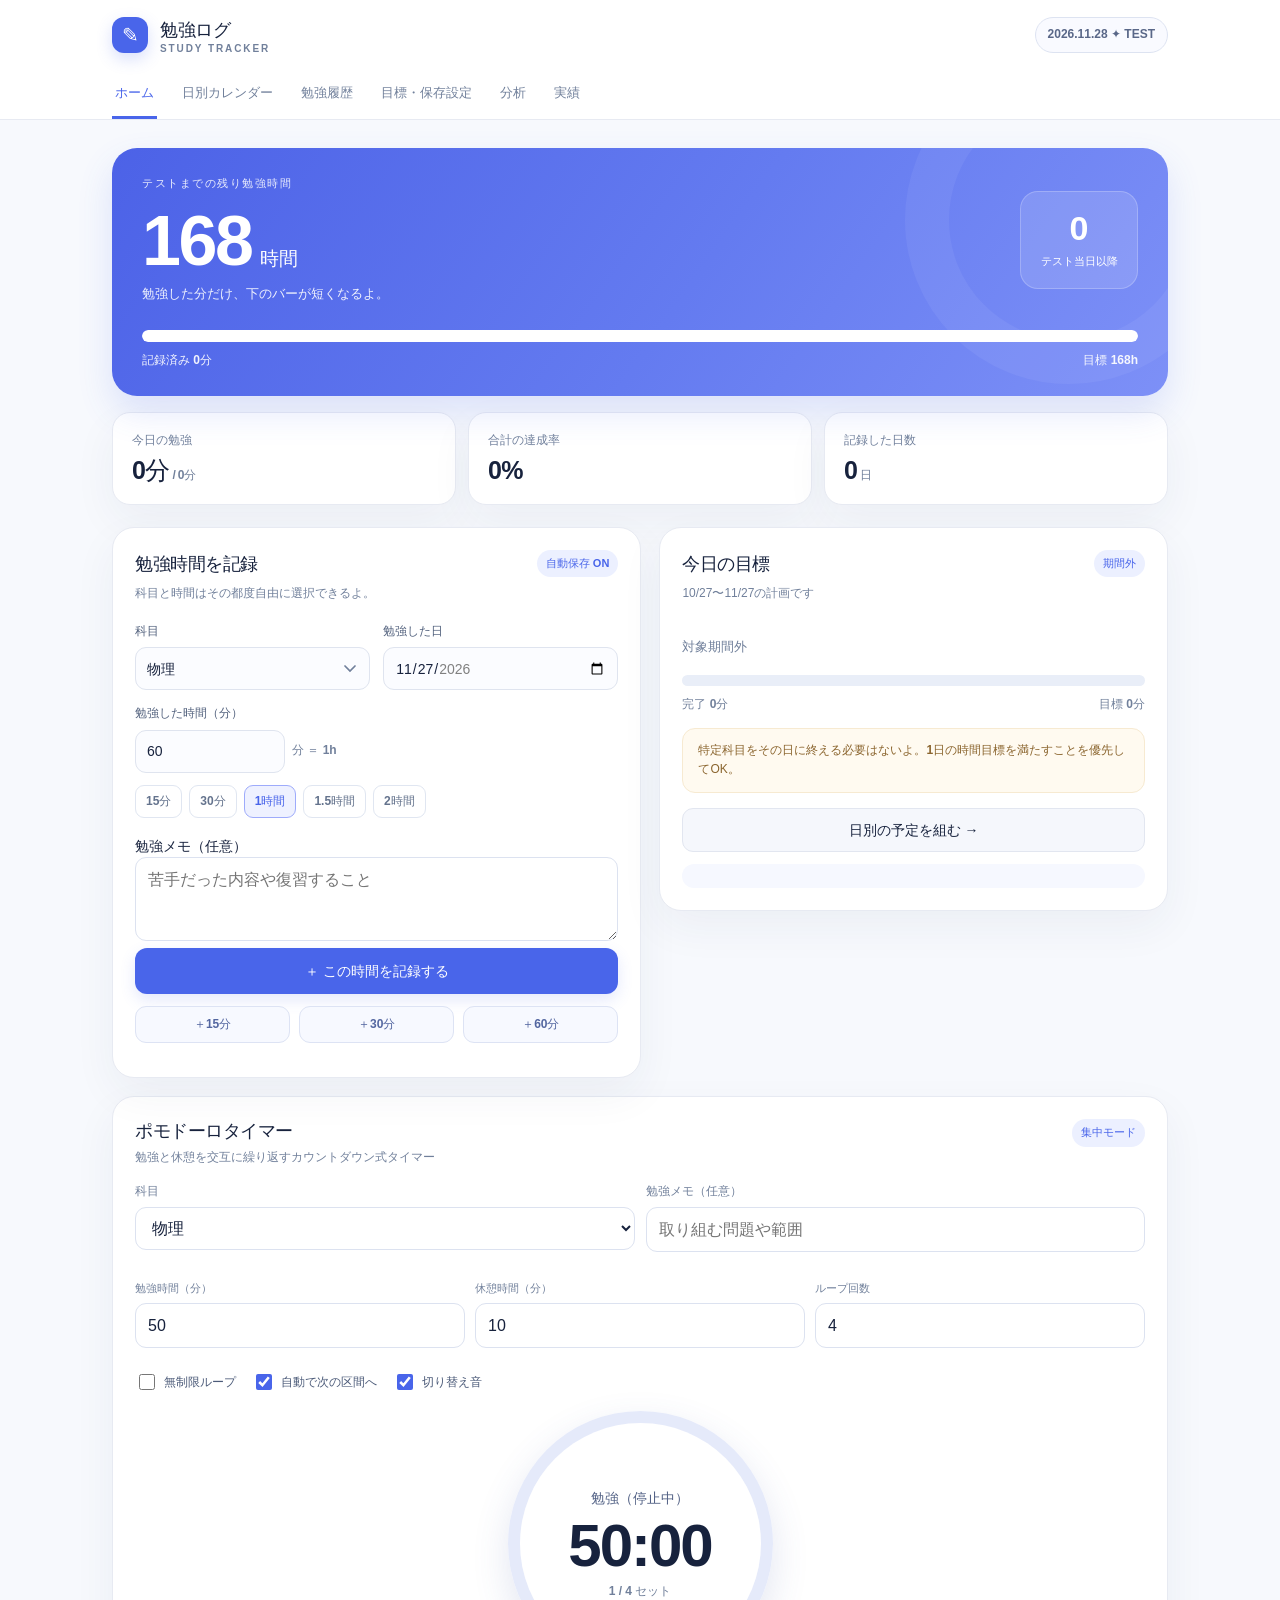
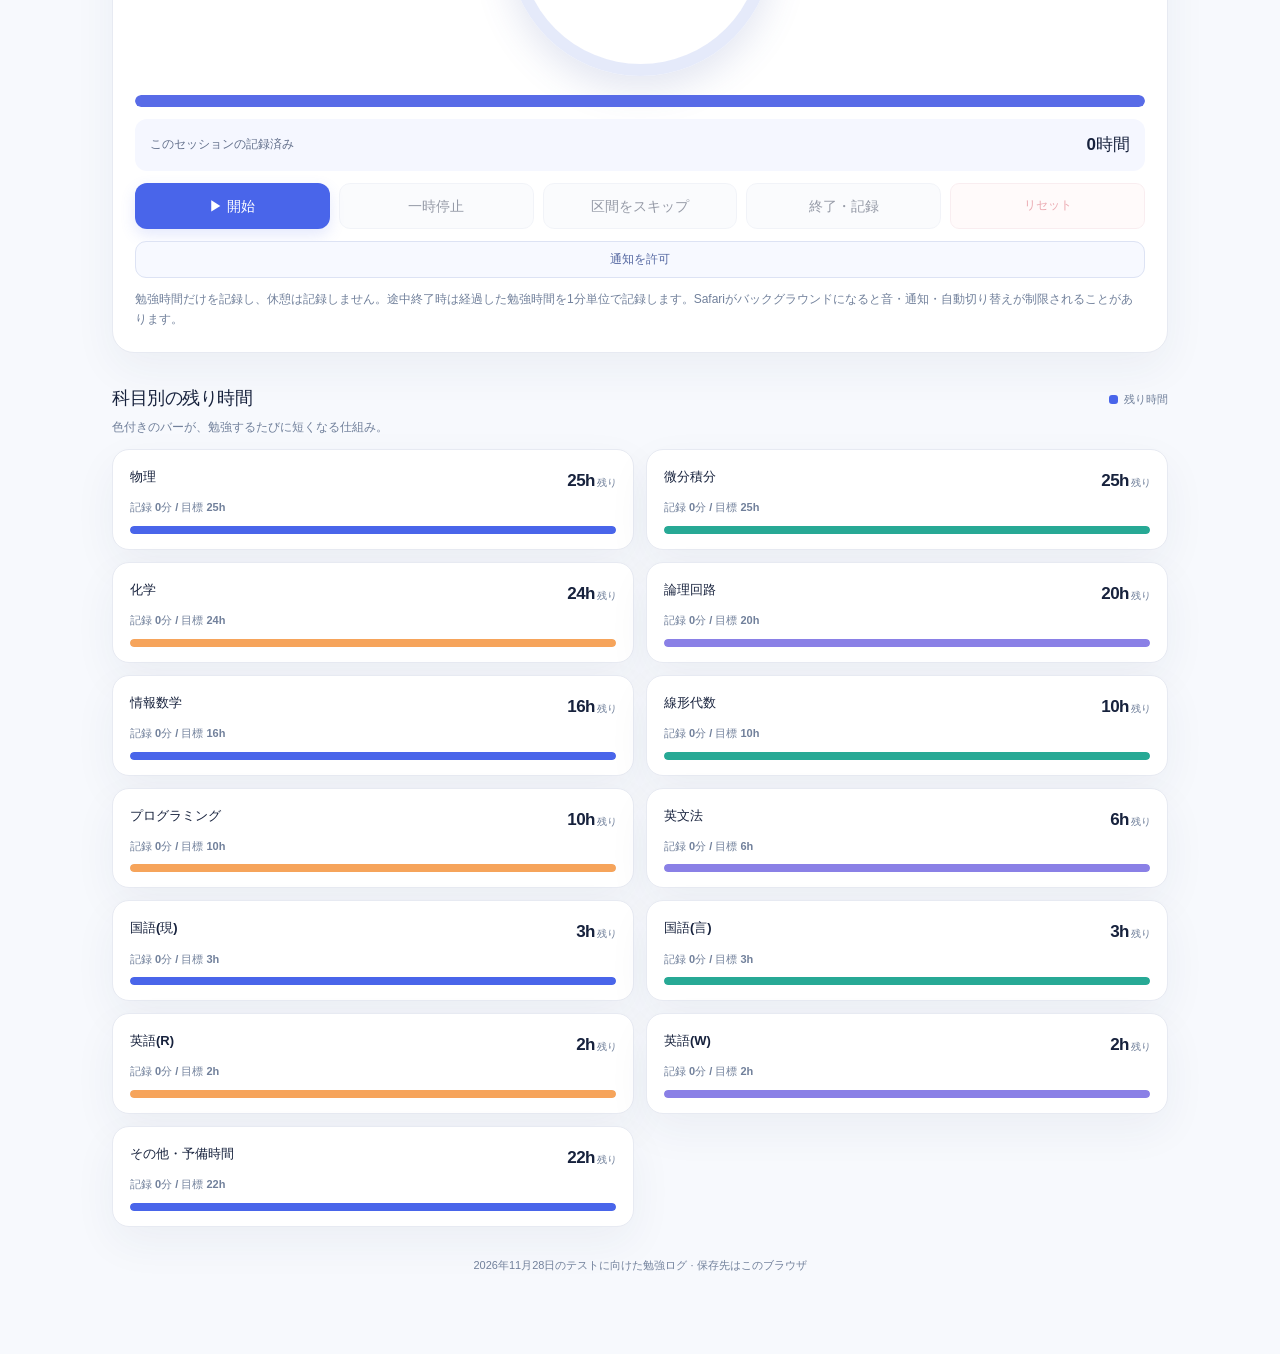
==== commit d974be6c: "Restore Pomodoro state from JSON backups and refresh Safari assets" ====
--- a/study-planner/index.html
+++ b/study-planner/index.html
@@ -139,7 +139,7 @@
   @media(max-width:370px){.brand{font-size:15px}.hero-number{font-size:41px}.stat .v{font-size:18px}.day .dh{font-size:8px}.form-grid{grid-template-columns:1fr 1fr}.form-inline{grid-template-columns:minmax(0,1fr) 75px auto}.form-inline .primary{padding:11px 8px;font-size:12px}}
   @media(prefers-reduced-motion:reduce){*,*:before,*:after{scroll-behavior:auto!important;transition:none!important}}
 </style>
-<link rel="stylesheet" href="./extras.css?v=7">
+<link rel="stylesheet" href="./extras.css?v=13">
 </head>
 <body>
 <header>
@@ -300,7 +300,7 @@
  $('today-done').textContent=fmt(td);$('today-target').textContent='/ '+fmt(dailyTarget);
  $('today-remaining').innerHTML=isWithin?`${fmt(remaining(dailyTarget,td))} <small>残り</small>`:`<small>対象期間外</small>`;
  $('today-type').textContent=!isWithin?'期間外':isHoliday(t)?'祝日':isOff(t)?'土日':'平日';
- $('today-date-text').textContent=isWithin?dateLabel(t)+' ｜ '+(isOff(t)?'8時間':'4時間')+'目標':'10/27〜11/27の計画です';
+ $('today-date-text').textContent=isWithin?dateLabel(t)+' ｜ '+fmt(dailyTarget)+'目標':'10/27〜11/27の計画です';
  $('today-completed-label').textContent='完了 '+fmt(td);$('today-goal-label').textContent='目標 '+fmt(dailyTarget);
  $('today-bar').style.width=(isWithin?percent(dailyTarget,td):0)+'%';
  $('save-label').textContent=storageAvailable?'自動保存 ON':'保存できません';
@@ -318,7 +318,7 @@
  for(let i=0;i<7;i++){const d=DATES[start+i];if(!d){days.push('<span class="day invalid"></span>');continue}const done=byDate(d),goal=dayGoal(d),n=parseDate(d);days.push(`<button class="day ${selected===d?'selected':''} ${isOff(d)?'off':''} ${d===todayISO()?'today':''}" type="button" data-select-date="${d}" aria-label="${dateLabel(d)}：残り${fmt(remaining(goal,done))}"><span class="dow">${dowArr[n.getDay()]}</span><span class="dd">${n.getDate()}</span><span class="dh">${fmt(done)}/${fmt(goal)}</span><span class="track"><span class="remaining" style="display:block;width:${percent(goal,done)}%"></span></span></button>`)}
  $('week-days').innerHTML=days.join('');$('week-label').textContent=dateLabel(slice[0]).split('（')[0]+' 〜 '+dateLabel(slice[slice.length-1]).split('（')[0];
  $('prev-week').disabled=weekIndex===0;$('next-week').disabled=(weekIndex+1)*7>=DATES.length;
- $('selected-date-label').textContent=dateLabel(selected);$('selected-day-type').textContent=isHoliday(selected)?'祝日・8時間目標':isOff(selected)?'土日・8時間目標':'平日・4時間目標';
+ $('selected-date-label').textContent=dateLabel(selected);$('selected-day-type').textContent=(isHoliday(selected)?'祝日':isOff(selected)?'土日':'平日')+'・'+fmt(dayGoal(selected))+'目標';
  const goal=dayGoal(selected),done=byDate(selected);
  $('selected-day-progress').textContent=fmt(done)+' / '+fmt(goal);$('selected-day-bar').style.width=percent(goal,done)+'%';$('selected-day-done').textContent='完了 '+fmt(done);$('selected-day-remaining').textContent='残り '+fmt(remaining(goal,done));
  const plans=state.plans.filter(x=>x.date===selected);
@@ -350,7 +350,7 @@
  $('settings-form').addEventListener('submit',e=>{e.preventDefault();const total=Number($('target-total').value);const inputs=[...document.querySelectorAll('[data-goal]')];const values=inputs.map(input=>Number(input.value));if(!safeNum(total,1,999)||!values.every(v=>safeNum(v,0,999))){toast('目標時間を確認してね');return}const target=mins(total),sum=values.reduce((a,v)=>a+mins(v),0);if(sum>target){toast('12科目の合計が総目標時間を超えています');return}const goals={};inputs.forEach((input,i)=>goals[input.dataset.goal]=mins(values[i]));goals['予備']=target-sum;state.total=target;state.goals=goals;save();toast('目標時間を更新しました')});
  $('reset-targets').addEventListener('click',()=>{if(!confirm('科目別の目標時間を初期配分に戻しますか？\n勉強記録や予定はそのまま残ります。'))return;const d=makeDefault();state.goals=d.goals;state.total=d.total;save();toast('目標時間を戻しました')});
  $('export-data').addEventListener('click',()=>{const content=JSON.stringify(window.studyExtras?.snapshot()||{...state,exportedAt:new Date().toISOString()},null,2);const file=new Blob([content],{type:'application/json'});const link=document.createElement('a');const url=URL.createObjectURL(file);link.href=url;link.download='study-log-backup-'+todayISO()+'.json';document.body.appendChild(link);link.click();link.remove();setTimeout(()=>URL.revokeObjectURL(url),1000);toast('バックアップを書き出しました')});
- $('import-data').addEventListener('change',async e=>{const file=e.target.files&&e.target.files[0];if(!file)return;try{if(file.size>4000000)throw Error('ファイルが大きすぎます');const text=await file.text();const imported=JSON.parse(text);const next=validate(imported.core||imported);if(!confirm('現在の予定・記録をバックアップの内容で置き換えますか？'))return;state=next;if(imported.features)window.studylogFeatures?.restore(imported.features);save();toast('バックアップを復元しました')}catch(error){toast('復元できません：'+error.message)}finally{e.target.value=''}});
+ $('import-data').addEventListener('change',async e=>{const file=e.target.files&&e.target.files[0];if(!file)return;try{if(file.size>4000000)throw Error('ファイルが大きすぎます');const text=await file.text();const imported=JSON.parse(text);const next=validate(imported.core||imported);if(!confirm('現在の予定・記録をバックアップの内容で置き換えますか？'))return;state=next;if(imported.features)window.studylogFeatures?.restore(imported.features);if(imported.pomodoro)window.studyPomodoro?.restore(imported.pomodoro);save();toast('バックアップを復元しました')}catch(error){toast('復元できません：'+error.message)}finally{e.target.value=''}});
  $('clear-data').addEventListener('click',()=>{if(!confirm('勉強記録と予定をすべて削除しますか？\nこの操作は取り消せません。'))return;if(!confirm('最終確認：本当に全データを初期化しますか？'))return;state=makeDefault();window.studylogFeatures?.reset();save();toast('すべて初期化しました')});
  $('settings-form').addEventListener('input',e=>{if(e.target.id==='target-total'||e.target.matches('[data-goal]')){const total=Number($('target-total').value)||0;const sum=[...document.querySelectorAll('[data-goal]')].reduce((a,x)=>a+Number(x.value||0),0);$('reserve-display').textContent=total>=sum?fmt(mins(total-sum)):'超過 '+fmt(mins(sum-total))}});
  }
@@ -360,7 +360,7 @@
 if('serviceWorker' in navigator&&location.protocol.startsWith('http')){window.addEventListener('load',()=>navigator.serviceWorker.register('./sw.js').catch(()=>{}))}
 })();
 </script>
-<script src="./features-core.js?v=7"></script>
-<script src="./features-ui.js?v=7"></script>
+<script src="./features-core.js?v=13"></script>
+<script src="./features-ui.js?v=13"></script>
 </body>
 </html>
--- a/study-planner/extras.css
+++ b/study-planner/extras.css
@@ -64,3 +64,23 @@
 #extra-note-input{margin:13px 0 0}
 @media(min-width:850px){.extra-layout{display:grid;grid-template-columns:1fr 1fr;gap:16px}.extra-chart-col span{font-size:11px}}
 @media(max-width:420px){.extra-cols{grid-template-columns:1fr}.extra-kpi strong{font-size:23px}.extra-tab{font-size:12px}}
+
+/* Pomodoro countdown */
+.pom-setup{display:grid;grid-template-columns:repeat(3,minmax(0,1fr));gap:10px;margin:16px 0 9px}
+.pom-setup .extra-field,.pom-setup input{min-width:0}
+.pom-setup .extra-field>span{display:block;font-size:11px;color:var(--muted);font-weight:800;margin-bottom:5px}
+#pom-panel .extra-cols .extra-field>span{display:block;color:var(--muted);font-size:12px;font-weight:750;margin-bottom:6px}
+.pom-options{display:flex;flex-wrap:wrap;gap:11px 16px;margin:11px 0 16px}
+.pom-options label{font-size:12px;font-weight:750;display:inline-flex;align-items:center;gap:6px;color:#4c5b79}
+.pom-options input{accent-color:var(--blue);width:16px;height:16px}
+.pom-dial{width:min(265px,78vw);aspect-ratio:1;margin:18px auto 19px;border-radius:50%;padding:12px;display:grid;place-items:center;box-shadow:0 14px 36px #4159a426;transition:background .2s ease}
+.pom-inner{width:100%;height:100%;border-radius:50%;background:white;display:flex;flex-direction:column;align-items:center;justify-content:center}
+.pom-inner>span{color:#526185;font-size:14px;font-weight:800}
+.pom-inner>strong{font-size:clamp(46px,10vw,60px);line-height:1.2;font-weight:850;letter-spacing:-2px;font-variant-numeric:tabular-nums}
+.pom-inner>small{color:#71809b;font-size:12px;font-weight:750}
+.pom-summary{display:flex;justify-content:space-between;align-items:center;gap:12px;border-radius:12px;background:#f5f7ff;padding:12px 15px;margin:12px 0}
+.pom-summary span{font-size:12px;color:#63708c}
+.pom-summary strong{font-size:17px;font-variant-numeric:tabular-nums}
+.pom-controls button{flex:1 1 135px;min-height:45px}
+#pom-panel .extra-muted{line-height:1.65;margin-bottom:0}
+@media(max-width:420px){.pom-setup{gap:7px}.pom-setup .extra-field>span{font-size:10px}.pom-setup input{padding:8px;font-size:15px}.pom-options{gap:8px 11px}.pom-options label{font-size:11px}.pom-controls button{flex:1 1 calc(50% - 9px)}}
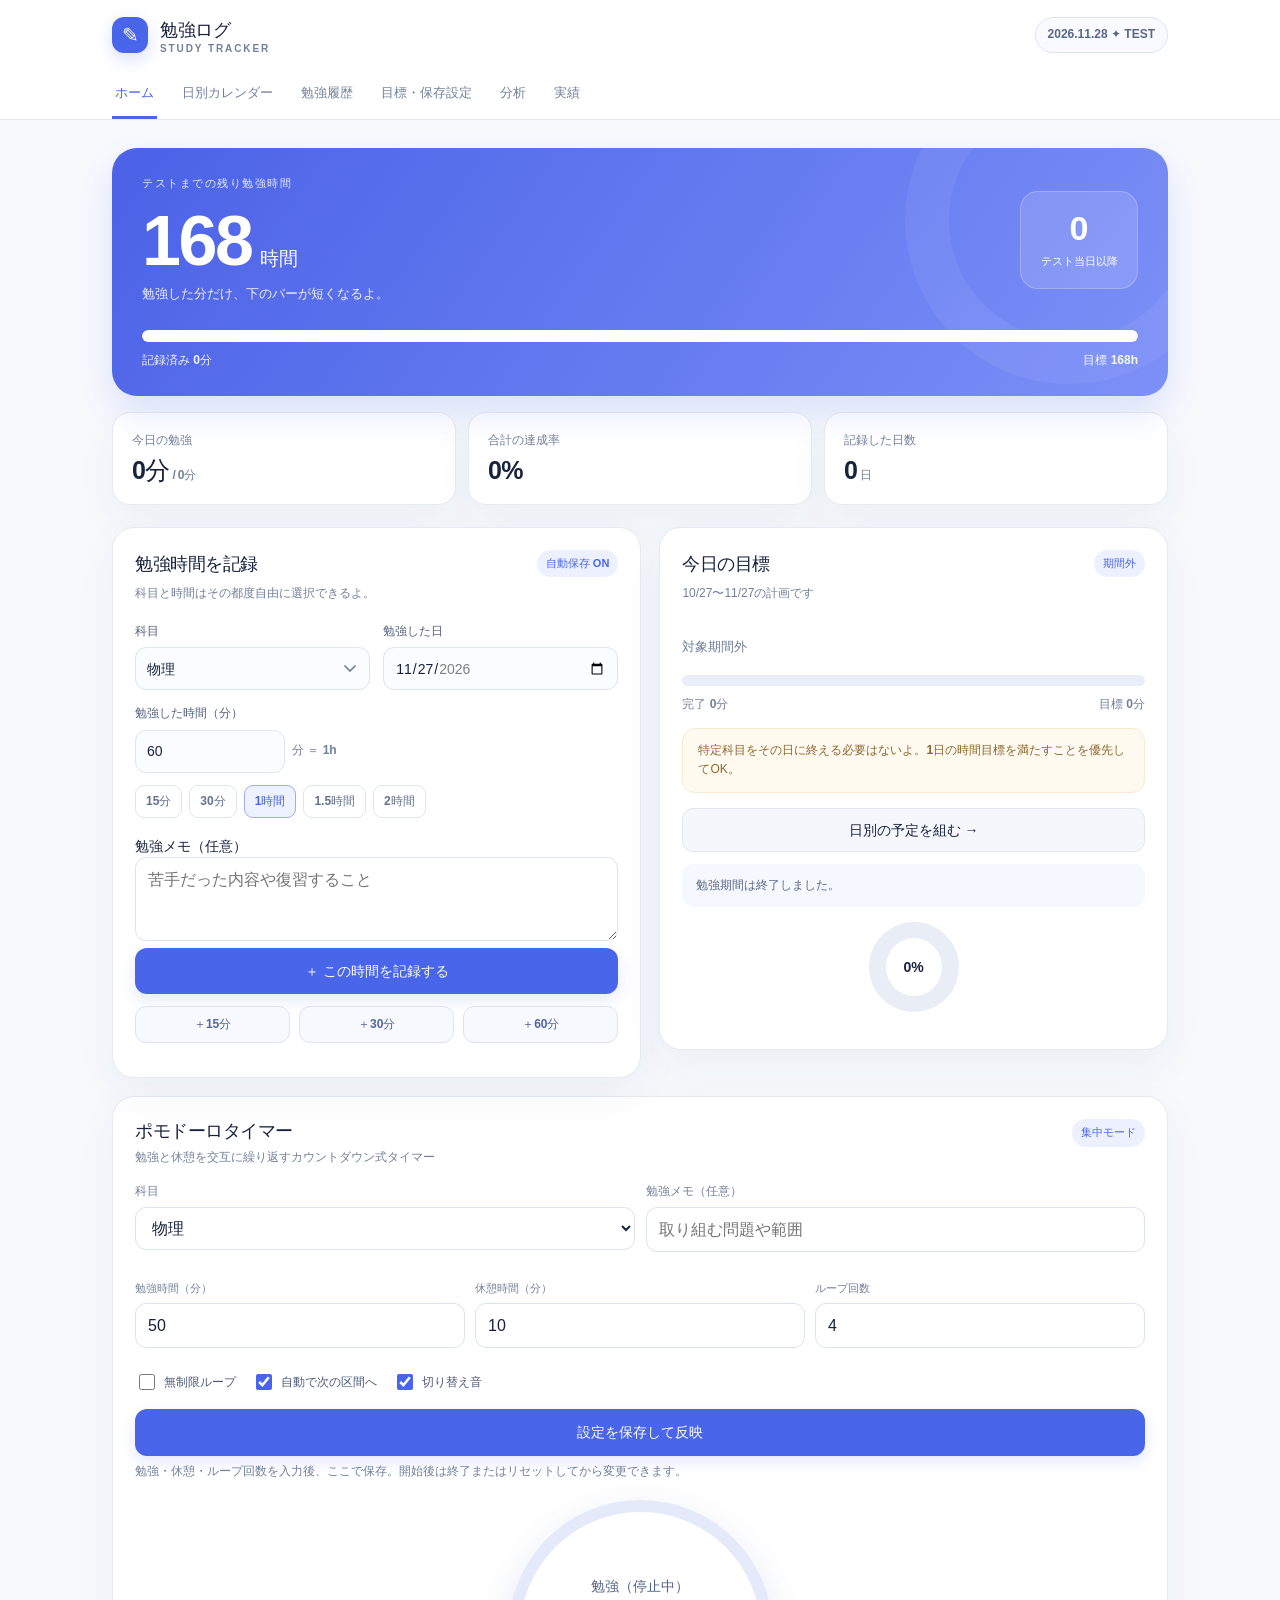
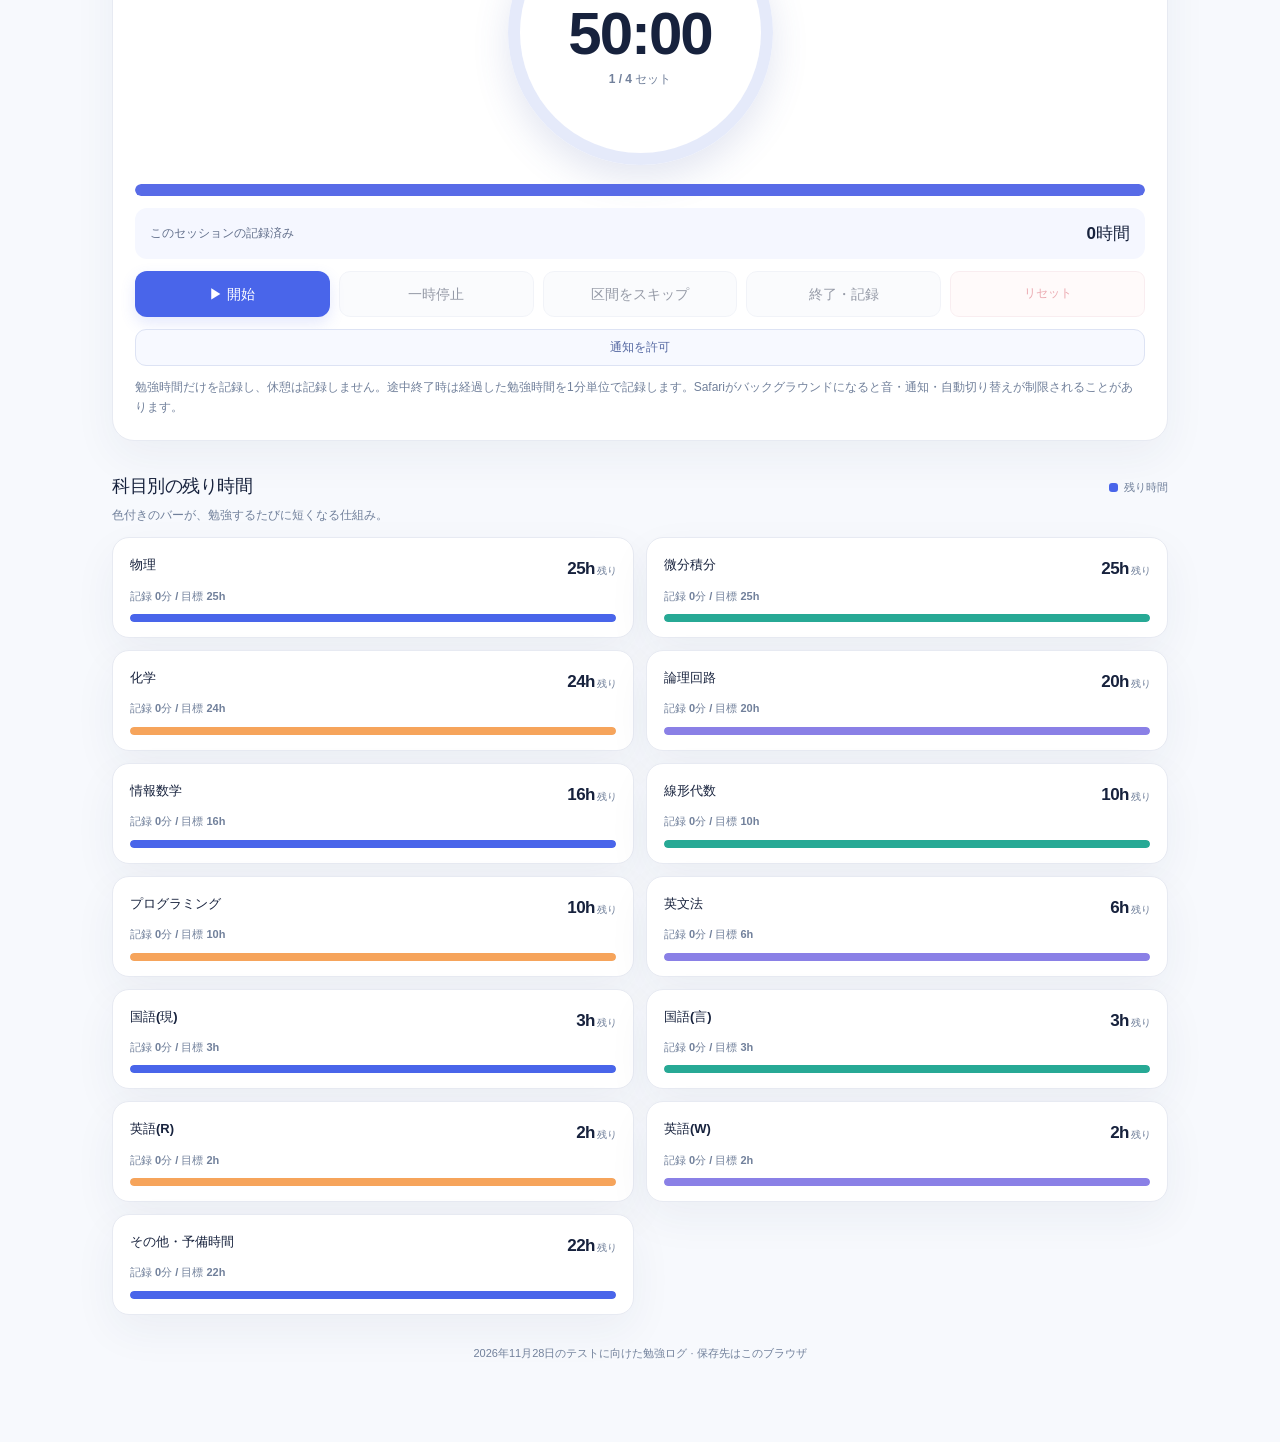
==== commit 7c99e9c5: "Refresh Safari Pomodoro assets after mobile input fix" ====
--- a/study-planner/index.html
+++ b/study-planner/index.html
@@ -139,7 +139,7 @@
   @media(max-width:370px){.brand{font-size:15px}.hero-number{font-size:41px}.stat .v{font-size:18px}.day .dh{font-size:8px}.form-grid{grid-template-columns:1fr 1fr}.form-inline{grid-template-columns:minmax(0,1fr) 75px auto}.form-inline .primary{padding:11px 8px;font-size:12px}}
   @media(prefers-reduced-motion:reduce){*,*:before,*:after{scroll-behavior:auto!important;transition:none!important}}
 </style>
-<link rel="stylesheet" href="./extras.css?v=13">
+<link rel="stylesheet" href="./extras.css?v=15">
 </head>
 <body>
 <header>
@@ -360,7 +360,7 @@
 if('serviceWorker' in navigator&&location.protocol.startsWith('http')){window.addEventListener('load',()=>navigator.serviceWorker.register('./sw.js').catch(()=>{}))}
 })();
 </script>
-<script src="./features-core.js?v=13"></script>
-<script src="./features-ui.js?v=13"></script>
+<script src="./features-core.js?v=15"></script>
+<script src="./features-ui.js?v=15"></script>
 </body>
 </html>
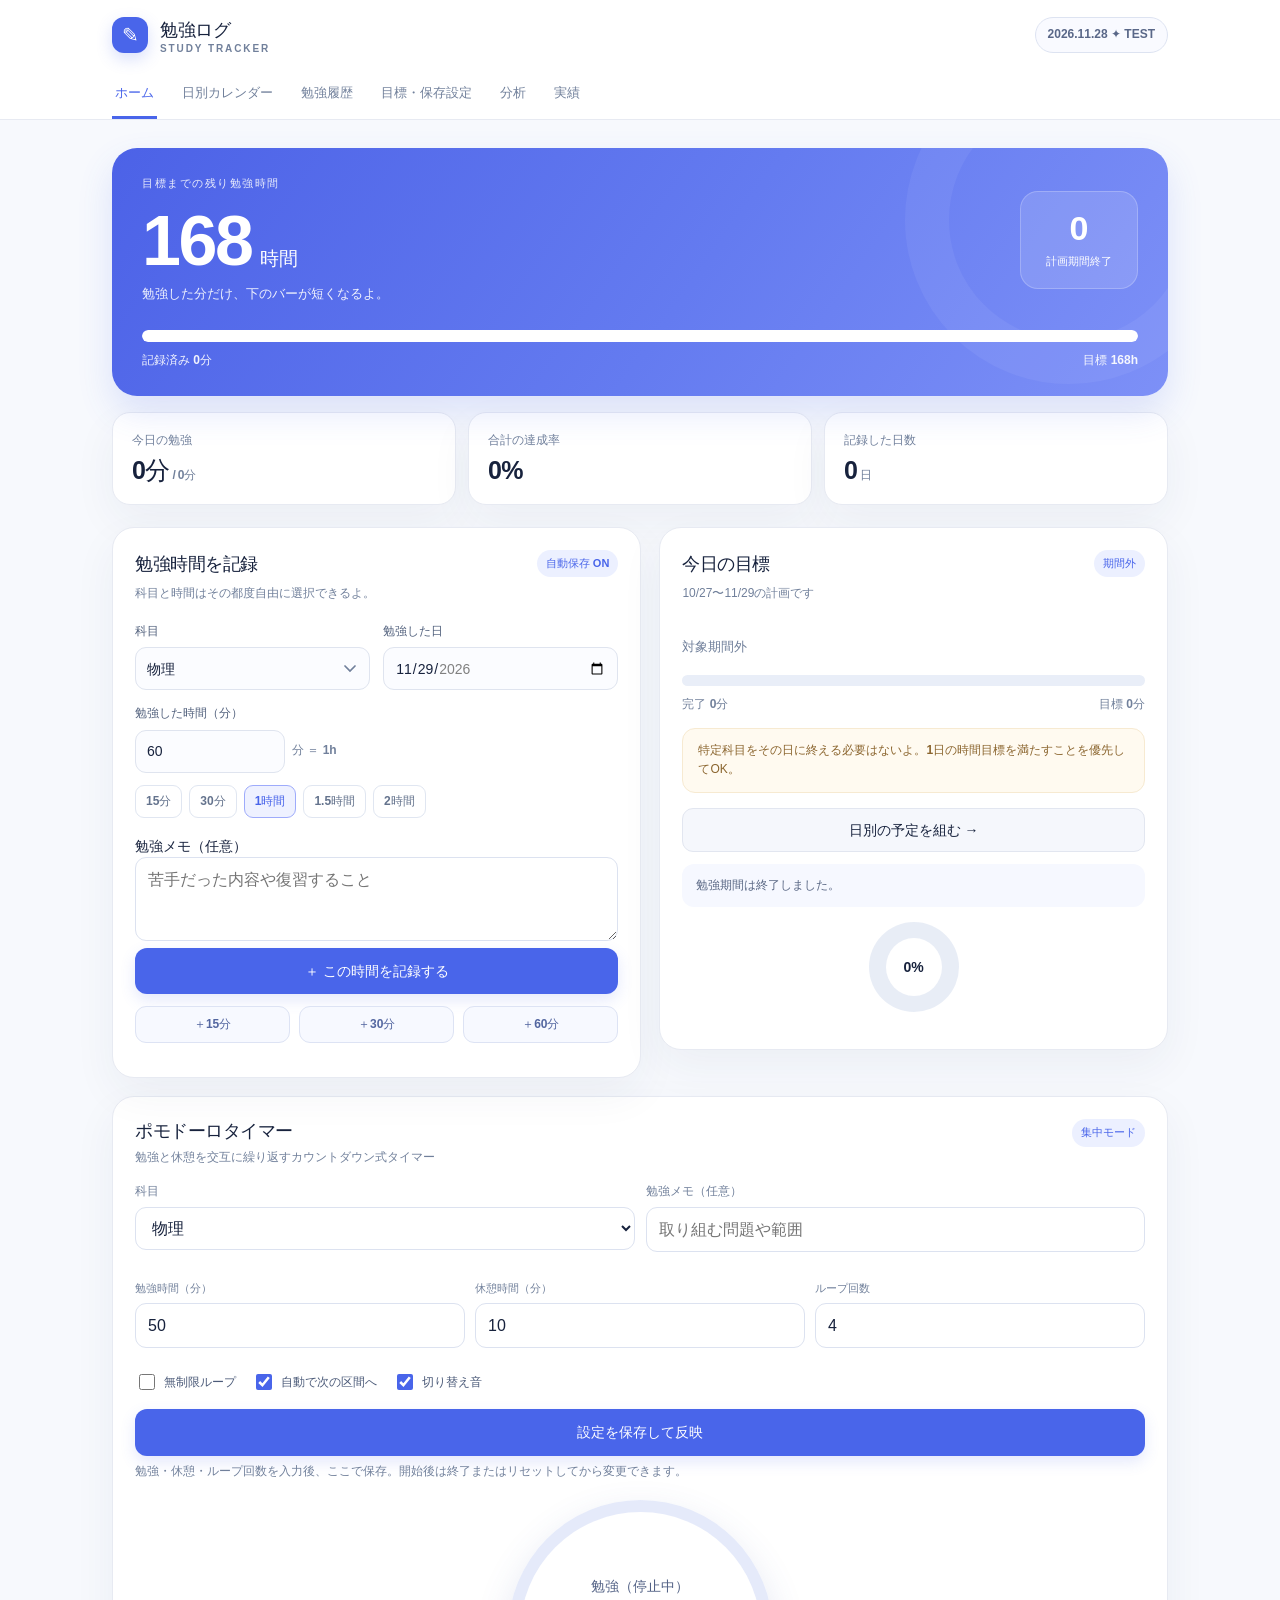
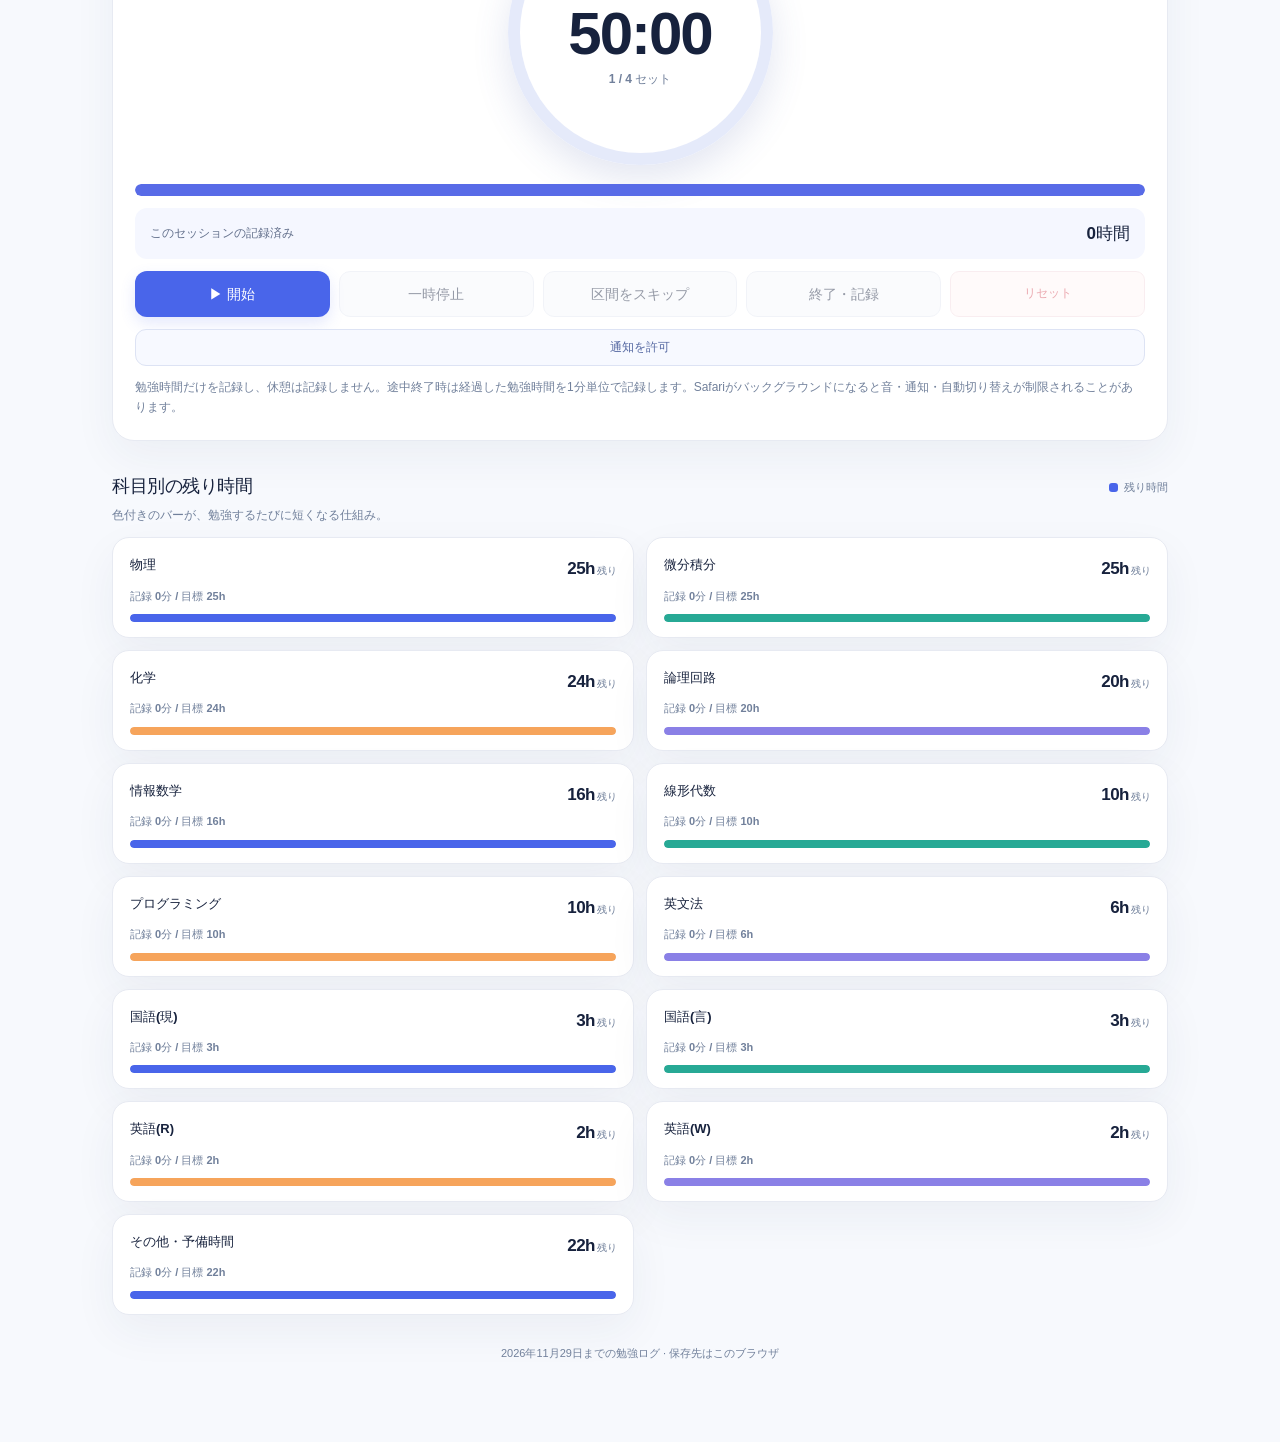
==== commit dfdccc9f: "Extend study planner calendar and log entries through November 29" ====
--- a/study-planner/index.html
+++ b/study-planner/index.html
@@ -4,13 +4,13 @@
   <meta charset="UTF-8" />
   <meta name="viewport" content="width=device-width, initial-scale=1, viewport-fit=cover" />
   <meta name="theme-color" content="#f7f9ff" />
-  <meta name="description" content="11月28日のテストまで。毎日の科目を自由に選び、勉強した時間だけ残り時間が減る学習記録アプリ。" />
+  <meta name="description" content="11月29日まで。毎日の科目を自由に選び、勉強した時間だけ残り時間が減る学習記録アプリ。" />
   <meta name="apple-mobile-web-app-capable" content="yes" />
   <meta name="apple-mobile-web-app-status-bar-style" content="default" />
   <meta name="apple-mobile-web-app-title" content="勉強ログ" />
   <link rel="manifest" href="./manifest.webmanifest" />
   <link rel="apple-touch-icon" href="./icon.svg" />
-  <title>勉強ログ | 11/28 テストまで</title>
+  <title>勉強ログ | 11/29まで</title>
 <style>
   :root {color-scheme:light;--ink:#17223d;--muted:#71809b;--blue:#4965ea;--blue-lite:#ecf0ff;--mint:#21a894;--mint-lite:#e6f7f2;--orange:#fa9b56;--line:#e7eaf2;--surface:#ffffff;--bg:#f7f9fd;--shadow:0 16px 44px rgba(36,50,92,.055);font-family:-apple-system,BlinkMacSystemFont,"Hiragino Kaku Gothic ProN","Hiragino Sans","Yu Gothic",Meiryo,sans-serif;font-synthesis:none}
   * {box-sizing:border-box}
@@ -160,7 +160,7 @@
   <section id="page-home">
     <div class="hero">
       <div class="hero-grid">
-        <div><div class="eyebrow">テストまでの残り勉強時間</div><div class="hero-number" id="overall-remaining">168<span>時間</span></div><p class="hero-sub">勉強した分だけ、下のバーが短くなるよ。</p></div>
+        <div><div class="eyebrow">目標までの残り勉強時間</div><div class="hero-number" id="overall-remaining">168<span>時間</span></div><p class="hero-sub">勉強した分だけ、下のバーが短くなるよ。</p></div>
         <div class="countdown"><strong id="count-days">32</strong><span id="days-caption">勉強できる日</span></div>
       </div>
       <div class="track" role="progressbar" aria-label="全体の残り勉強時間" id="overall-track"><div class="remaining" id="overall-bar"></div></div>
@@ -177,7 +177,7 @@
         <form id="record-form">
           <div class="form-grid">
             <label class="field"><span class="field-label">科目</span><select class="input" id="record-subject" required></select></label>
-            <label class="field"><span class="field-label">勉強した日</span><input class="input" type="date" id="record-date" min="2026-10-27" max="2026-11-27" required /></label>
+            <label class="field"><span class="field-label">勉強した日</span><input class="input" type="date" id="record-date" min="2026-10-27" max="2026-11-29" required /></label>
           </div>
           <div class="field" style="margin-top:14px"><span class="field-label">勉強した時間（分）</span><div class="time-input"><input class="input" type="number" id="record-minutes" min="1" max="1440" step="1" value="60" inputmode="numeric" required style="max-width:150px"/><span>分 ＝ <b id="duration-label">1時間</b></span></div></div>
           <div class="chips" id="quick-minutes"><button type="button" class="chip" data-min="15">15分</button><button type="button" class="chip" data-min="30">30分</button><button type="button" class="chip active" data-min="60">1時間</button><button type="button" class="chip" data-min="90">1.5時間</button><button type="button" class="chip" data-min="120">2時間</button></div>
@@ -239,13 +239,13 @@
       <div class="settings-foot" style="padding-top:13px;border-top:1px solid var(--line);margin-top:23px"><button type="button" class="danger" id="clear-data">すべての記録・予定を初期化</button></div>
     </section>
   </section>
-  <footer class="footer">2026年11月28日のテストに向けた勉強ログ · 保存先はこのブラウザ</footer>
+  <footer class="footer">2026年11月29日までの勉強ログ · 保存先はこのブラウザ</footer>
 </main>
 <div id="toast" role="status" aria-live="polite"></div>
 <script>
 (function(){'use strict';
 const STORAGE_KEY='studylog-nov28-2026-v1';
-const START='2026-10-27',END='2026-11-27',EXAM='2026-11-28';
+const START='2026-10-27',END='2026-11-29',EXAM='2026-11-28';
 const HOLIDAYS=['2026-11-03','2026-11-23'];
 const SUBJECTS=['物理','微分積分','化学','論理回路','情報数学','線形代数','プログラミング','英文法','国語(現)','国語(言)','英語(R)','英語(W)','予備'];
 const DEFAULT_GOALS=[25,25,24,20,16,10,10,6,3,3,2,2,22]; // sum 168
@@ -300,11 +300,11 @@
  $('today-done').textContent=fmt(td);$('today-target').textContent='/ '+fmt(dailyTarget);
  $('today-remaining').innerHTML=isWithin?`${fmt(remaining(dailyTarget,td))} <small>残り</small>`:`<small>対象期間外</small>`;
  $('today-type').textContent=!isWithin?'期間外':isHoliday(t)?'祝日':isOff(t)?'土日':'平日';
- $('today-date-text').textContent=isWithin?dateLabel(t)+' ｜ '+fmt(dailyTarget)+'目標':'10/27〜11/27の計画です';
+ $('today-date-text').textContent=isWithin?dateLabel(t)+' ｜ '+fmt(dailyTarget)+'目標':'10/27〜11/29の計画です';
  $('today-completed-label').textContent='完了 '+fmt(td);$('today-goal-label').textContent='目標 '+fmt(dailyTarget);
  $('today-bar').style.width=(isWithin?percent(dailyTarget,td):0)+'%';
  $('save-label').textContent=storageAvailable?'自動保存 ON':'保存できません';
- const date=todayISO();const remainDays=DATES.filter(d=>d>=date).length;$('count-days').textContent=remainDays;$('days-caption').textContent=date>=EXAM?'テスト当日以降':'勉強できる日';
+ const date=todayISO();const remainDays=DATES.filter(d=>d>=date).length;$('count-days').textContent=remainDays;$('days-caption').textContent=date>END?'計画期間終了':'勉強できる日';
 }
 function renderSubjects(){
  $('subject-grid').innerHTML=SUBJECTS.map(name=>{
